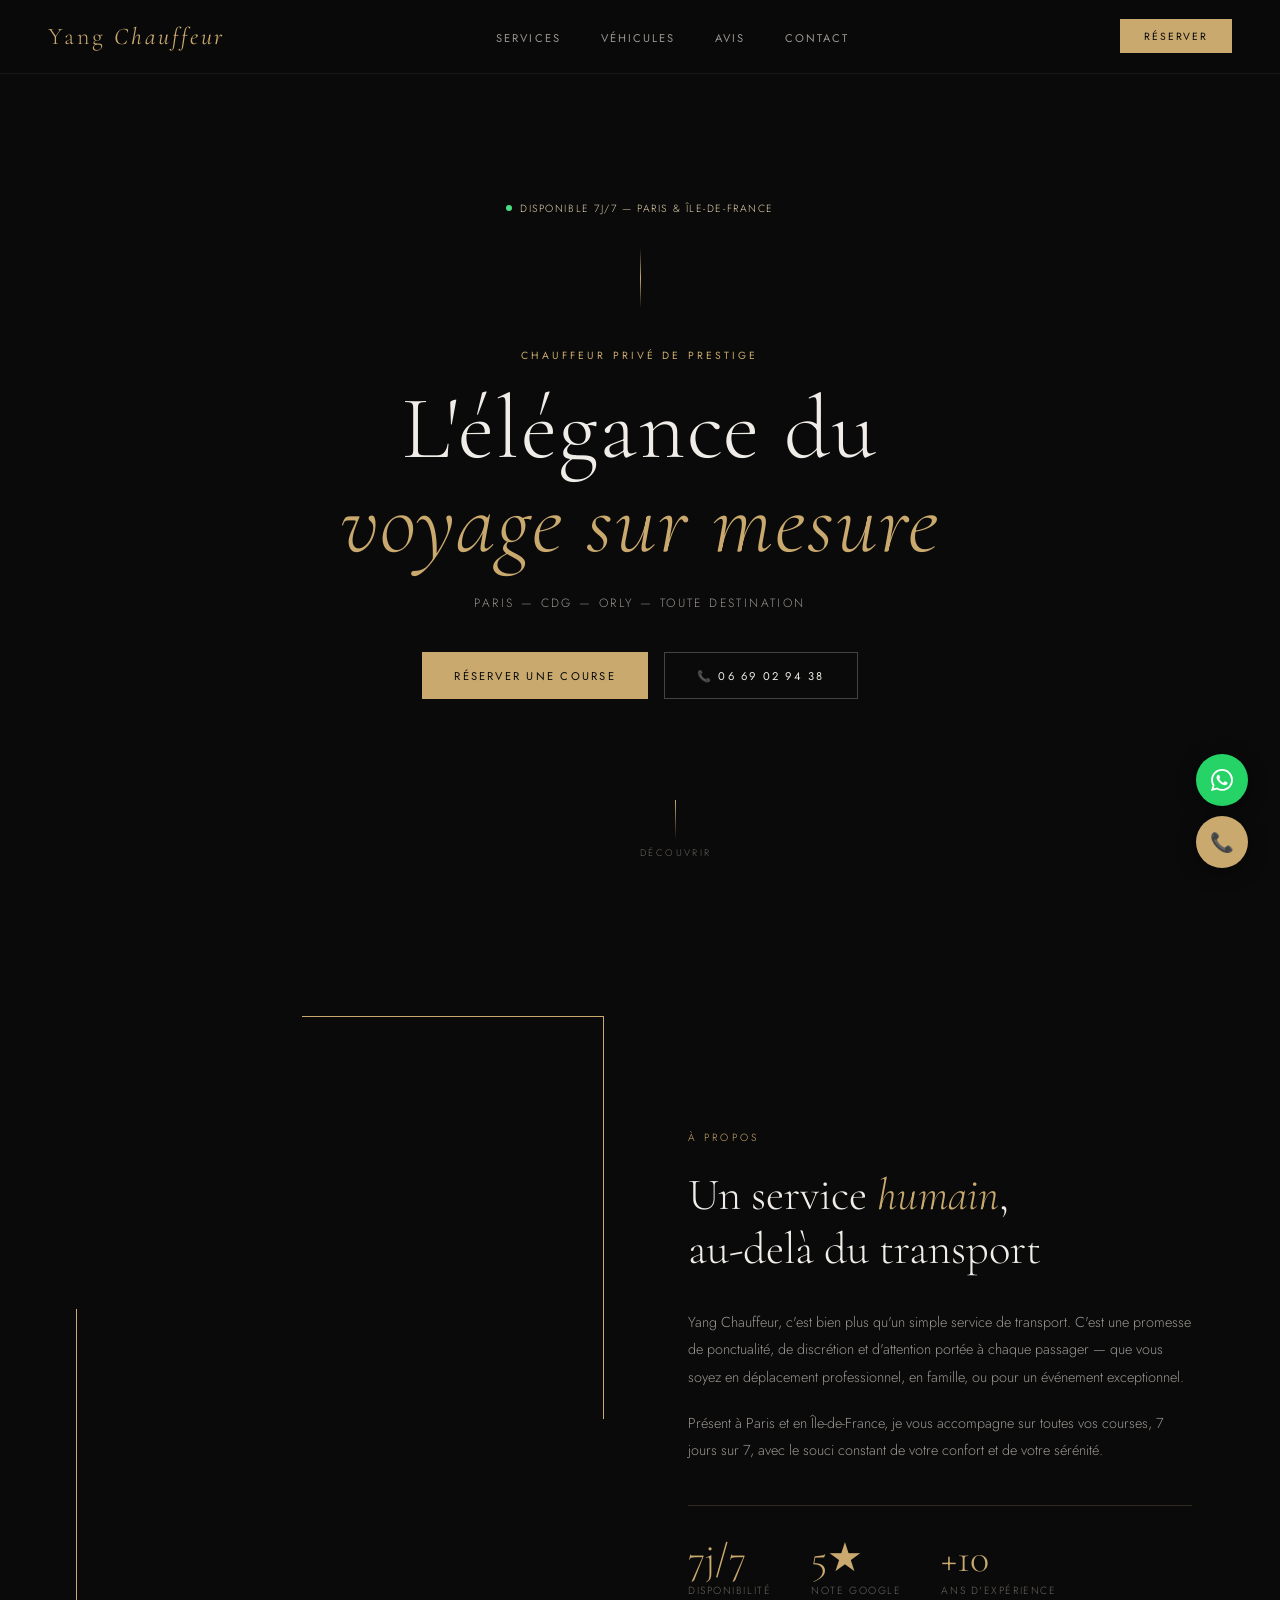
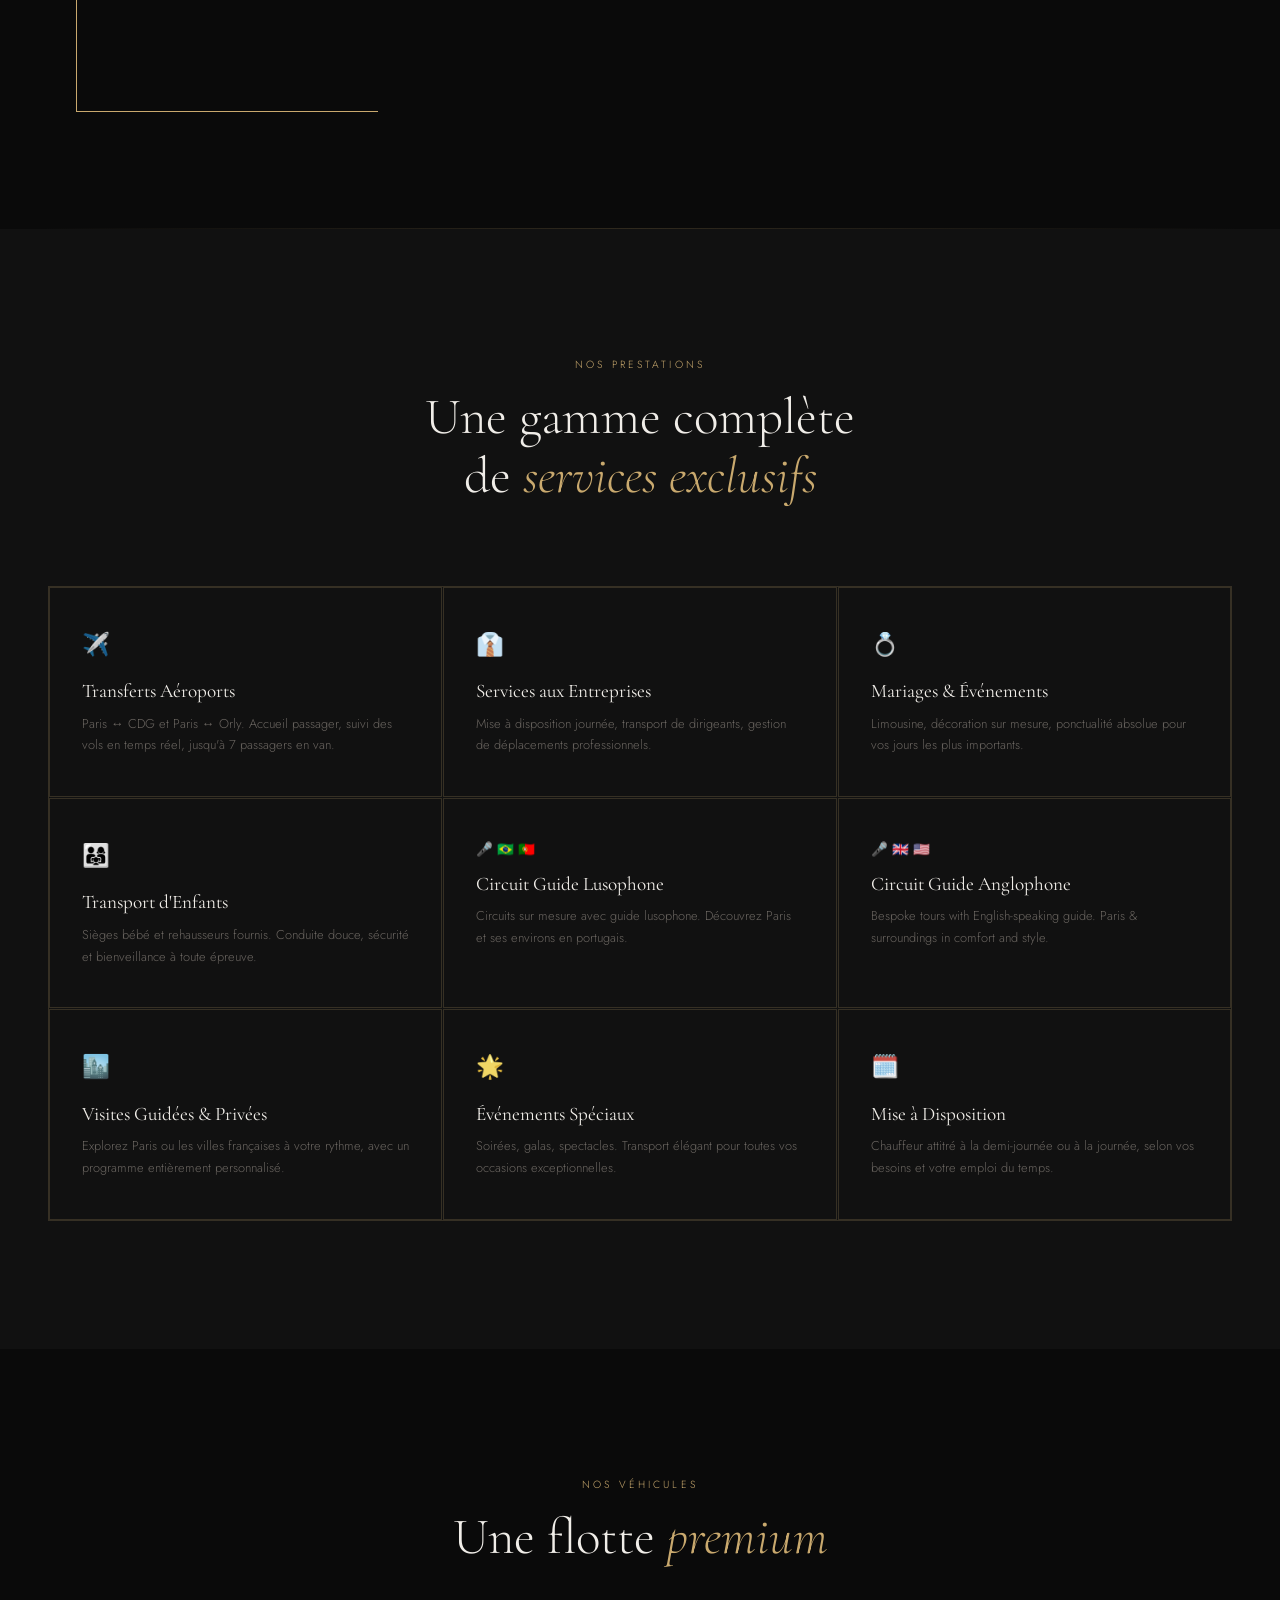
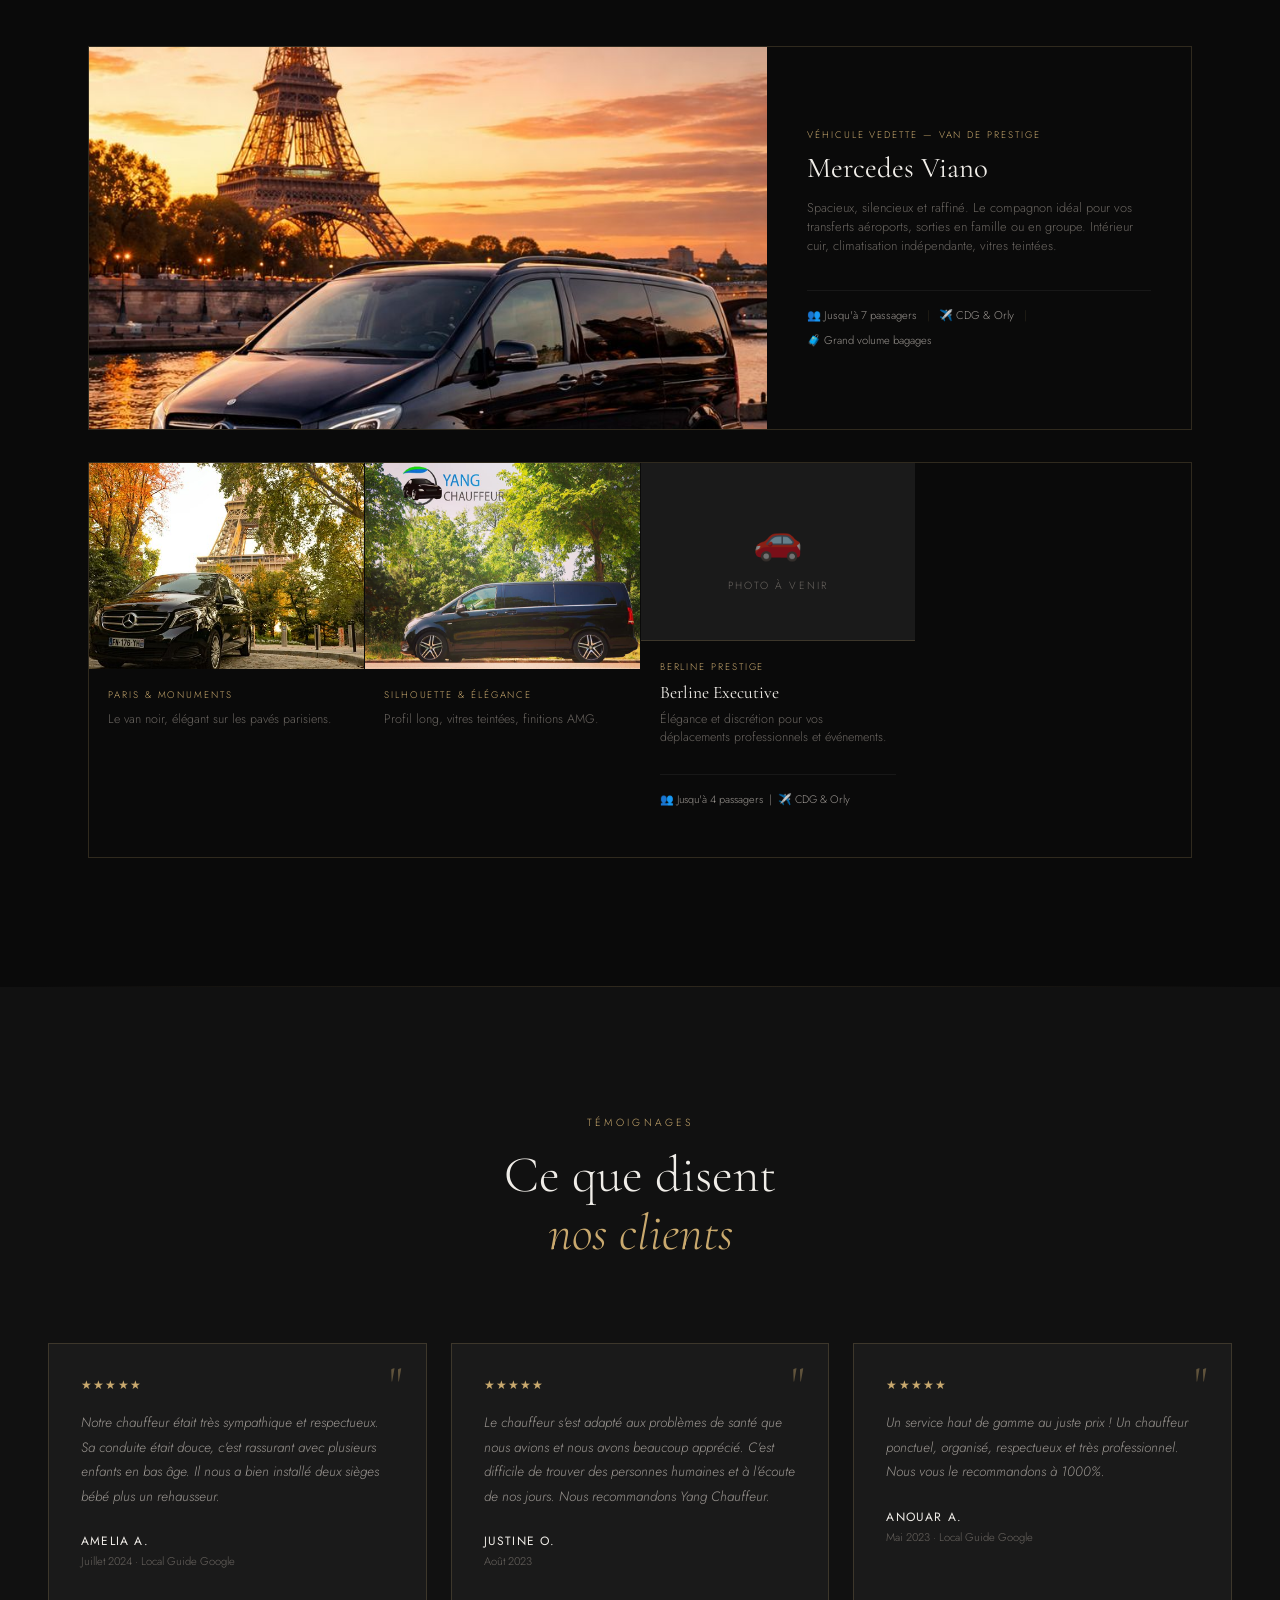
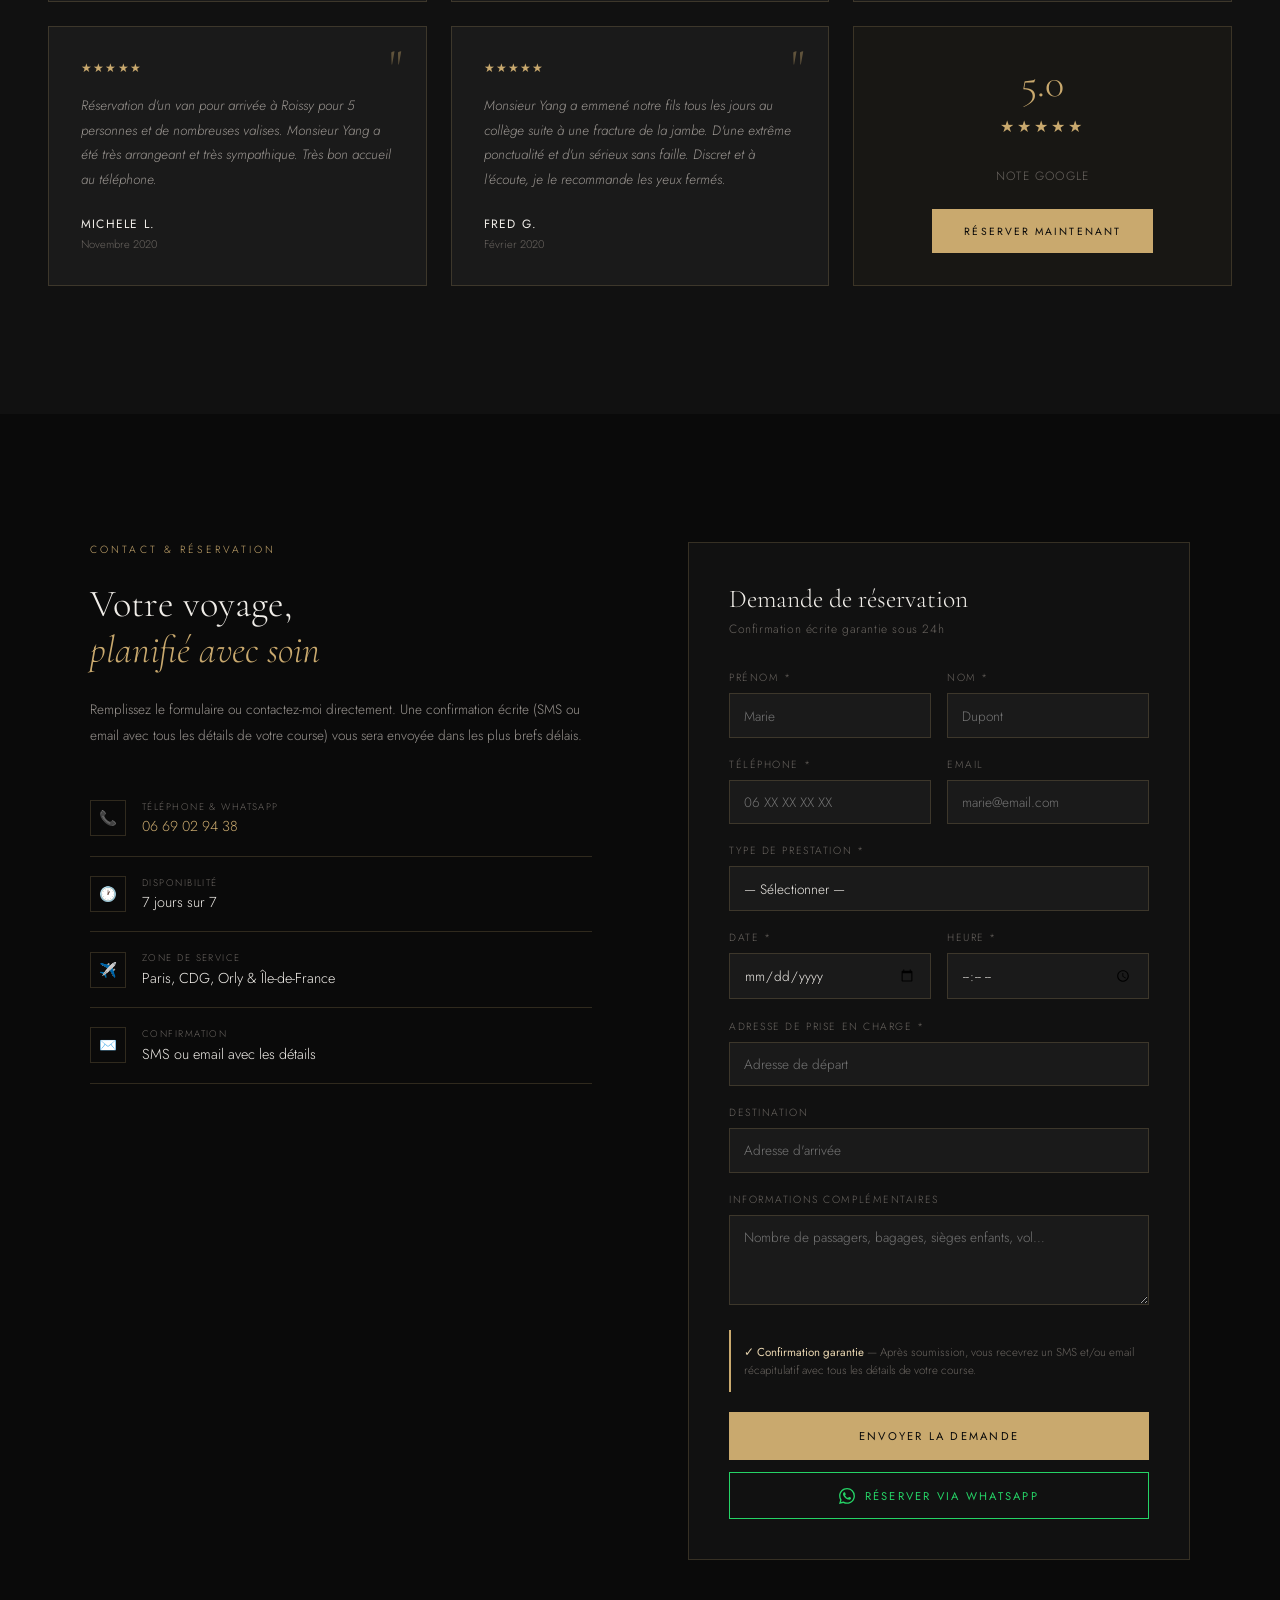
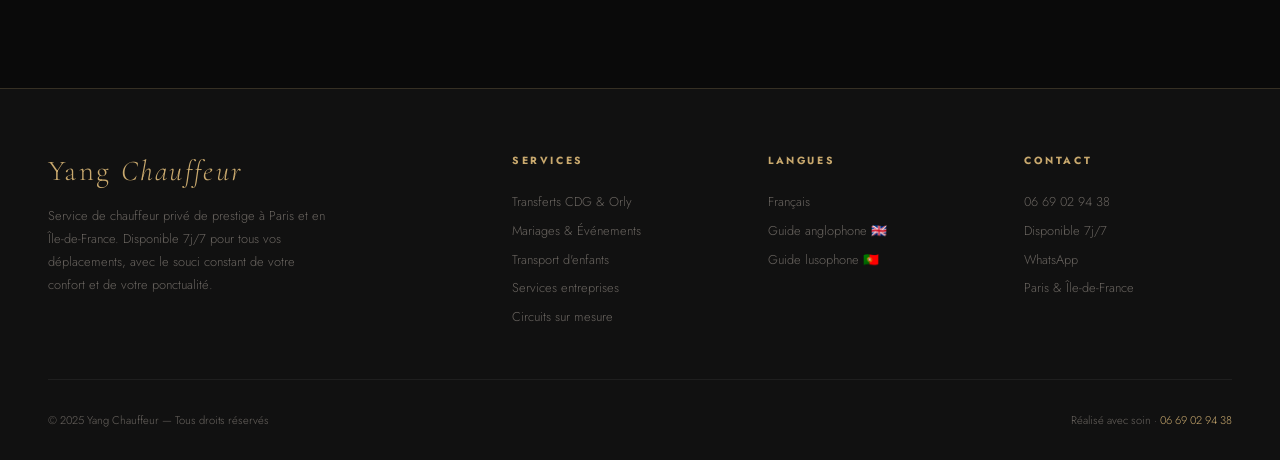
==== yang-chauffeur.html @ e198884e "Add files via upload" ====
<!DOCTYPE html>
<html lang="fr">
<head>
<meta charset="UTF-8">
<meta name="viewport" content="width=device-width, initial-scale=1.0">
<title>Yang Chauffeur — Chauffeur Privé de Luxe à Paris</title>
<link href="https://fonts.googleapis.com/css2?family=Cormorant+Garamond:ital,wght@0,300;0,400;0,600;1,300;1,400&family=Jost:wght@200;300;400;500&display=swap" rel="stylesheet">
<style>
  *, *::before, *::after { box-sizing: border-box; margin: 0; padding: 0; }
  :root {
    --gold: #C9A96E;
    --gold-light: #E8D5B0;
    --gold-dark: #8B6B3D;
    --black: #0A0A0A;
    --near-black: #111111;
    --dark: #1A1A1A;
    --mid: #2A2A2A;
    --text: #F0EDE8;
    --text-muted: #9A9590;
    --text-dim: #6A6560;
    --border: rgba(201,169,110,0.2);
    --border-subtle: rgba(255,255,255,0.06);
  }
  html { scroll-behavior: smooth; }
  body {
    font-family: 'Jost', sans-serif;
    background: var(--black);
    color: var(--text);
    overflow-x: hidden;
    font-weight: 300;
  }

  /* NAV */
  nav {
    position: fixed; top: 0; left: 0; right: 0; z-index: 100;
    display: flex; align-items: center; justify-content: space-between;
    padding: 1.2rem 3rem;
    background: rgba(10,10,10,0.85);
    backdrop-filter: blur(12px);
    border-bottom: 1px solid var(--border-subtle);
    transition: padding 0.3s;
  }
  .nav-logo {
    font-family: 'Cormorant Garamond', serif;
    font-size: 1.5rem; font-weight: 300; letter-spacing: 0.12em;
    color: var(--gold); text-decoration: none;
  }
  .nav-logo span { font-style: italic; font-weight: 400; }
  .nav-links { display: flex; gap: 2.5rem; list-style: none; }
  .nav-links a {
    font-size: 0.7rem; font-weight: 400; letter-spacing: 0.18em; text-transform: uppercase;
    color: var(--text-muted); text-decoration: none; transition: color 0.3s;
  }
  .nav-links a:hover { color: var(--gold); }
  .nav-cta {
    font-size: 0.65rem; font-weight: 400; letter-spacing: 0.18em; text-transform: uppercase;
    color: var(--black); background: var(--gold);
    padding: 0.6rem 1.5rem; text-decoration: none;
    transition: background 0.3s;
  }
  .nav-cta:hover { background: var(--gold-light); }
  .hamburger { display: none; flex-direction: column; gap: 5px; cursor: pointer; }
  .hamburger span { width: 22px; height: 1px; background: var(--gold); display: block; }
  .mobile-menu {
    display: none; position: fixed; top: 0; left: 0; right: 0; bottom: 0;
    background: var(--near-black); z-index: 99;
    flex-direction: column; align-items: center; justify-content: center; gap: 2rem;
  }
  .mobile-menu.open { display: flex; }
  .mobile-menu a {
    font-size: 1.5rem; font-family: 'Cormorant Garamond', serif; font-weight: 300;
    color: var(--text); text-decoration: none; letter-spacing: 0.08em;
    transition: color 0.3s;
  }
  .mobile-menu a:hover { color: var(--gold); }
  .mobile-close {
    position: absolute; top: 1.5rem; right: 2rem;
    font-size: 1.5rem; cursor: pointer; color: var(--text-muted);
    background: none; border: none; color: var(--gold);
  }

  /* HERO */
  #hero {
    height: 100vh; min-height: 600px;
    display: flex; flex-direction: column; align-items: center; justify-content: center;
    position: relative; text-align: center;
    overflow: hidden;
    padding: 0 2rem;
  }
  .hero-bg {
    position: absolute; inset: 0;
    background:
      linear-gradient(to bottom, rgba(10,10,10,0.55) 0%, rgba(10,10,10,0.4) 40%, rgba(10,10,10,0.8) 100%),
      url('https://images.unsplash.com/photo-1549317661-bd32c8ce0db2?w=1600&q=80&fit=crop') center/cover no-repeat;
  }
  .hero-line {
    width: 1px; height: 60px; background: linear-gradient(to bottom, transparent, var(--gold), transparent);
    margin-bottom: 2.5rem; position: relative; z-index: 1;
    animation: fadeDown 1s ease 0.2s both;
  }
  .hero-eyebrow {
    font-size: 0.65rem; font-weight: 400; letter-spacing: 0.3em; text-transform: uppercase;
    color: var(--gold); margin-bottom: 1.2rem; position: relative; z-index: 1;
    animation: fadeUp 1s ease 0.4s both;
  }
  h1 {
    font-family: 'Cormorant Garamond', serif;
    font-size: clamp(2.8rem, 7vw, 6rem); font-weight: 300;
    line-height: 1.05; letter-spacing: 0.02em;
    position: relative; z-index: 1;
    animation: fadeUp 1s ease 0.6s both;
  }
  h1 em { font-style: italic; color: var(--gold); }
  .hero-sub {
    font-size: 0.75rem; letter-spacing: 0.2em; text-transform: uppercase;
    color: var(--text-muted); margin-top: 1.5rem;
    position: relative; z-index: 1;
    animation: fadeUp 1s ease 0.8s both;
  }
  .hero-ctas {
    display: flex; gap: 1rem; margin-top: 2.5rem;
    position: relative; z-index: 1;
    animation: fadeUp 1s ease 1s both;
    flex-wrap: wrap; justify-content: center;
  }
  .btn-primary {
    display: inline-flex; align-items: center; gap: 0.5rem;
    font-size: 0.7rem; font-weight: 400; letter-spacing: 0.2em; text-transform: uppercase;
    background: var(--gold); color: var(--black);
    padding: 0.9rem 2rem; text-decoration: none;
    transition: background 0.3s, transform 0.2s;
  }
  .btn-primary:hover { background: var(--gold-light); transform: translateY(-1px); }
  .btn-secondary {
    display: inline-flex; align-items: center; gap: 0.5rem;
    font-size: 0.7rem; font-weight: 400; letter-spacing: 0.2em; text-transform: uppercase;
    background: transparent; color: var(--text);
    border: 1px solid rgba(240,237,232,0.25);
    padding: 0.9rem 2rem; text-decoration: none;
    transition: border-color 0.3s, color 0.3s;
  }
  .btn-secondary:hover { border-color: var(--gold); color: var(--gold); }
  .hero-scroll {
    position: absolute; bottom: 2.5rem; left: 50%; transform: translateX(-50%);
    display: flex; flex-direction: column; align-items: center; gap: 0.4rem;
    font-size: 0.6rem; letter-spacing: 0.25em; text-transform: uppercase; color: var(--text-dim);
    z-index: 1; animation: fadeUp 1s ease 1.2s both;
  }
  .scroll-line {
    width: 1px; height: 40px;
    background: linear-gradient(to bottom, var(--gold), transparent);
    animation: scrollPulse 2s ease-in-out infinite;
  }
  .dispo-badge {
    position: relative; z-index: 1;
    display: inline-flex; align-items: center; gap: 0.5rem;
    font-size: 0.65rem; letter-spacing: 0.15em; text-transform: uppercase;
    color: var(--gold-light); margin-bottom: 2rem;
    animation: fadeUp 1s ease 0.3s both;
  }
  .dispo-dot {
    width: 6px; height: 6px; border-radius: 50%; background: #4ade80;
    animation: pulse-dot 2s ease-in-out infinite;
  }

  /* ABOUT */
  #about {
    padding: 8rem 3rem;
    display: grid; grid-template-columns: 1fr 1fr; gap: 6rem;
    max-width: 1200px; margin: 0 auto; align-items: center;
  }
  .about-img {
    position: relative;
  }
  .about-img-frame {
    width: 100%; aspect-ratio: 3/4;
    background: url('https://images.unsplash.com/photo-1580273916550-e323be2ae537?w=800&q=80&fit=crop') center/cover;
    position: relative;
  }
  .about-img-frame::before {
    content: '';
    position: absolute; inset: -12px -12px auto auto;
    width: 60%; height: 60%;
    border-top: 1px solid var(--gold);
    border-right: 1px solid var(--gold);
  }
  .about-img-frame::after {
    content: '';
    position: absolute; inset: auto auto -12px -12px;
    width: 60%; height: 60%;
    border-bottom: 1px solid var(--gold);
    border-left: 1px solid var(--gold);
  }
  .about-text .section-label {
    font-size: 0.65rem; letter-spacing: 0.3em; text-transform: uppercase;
    color: var(--gold); margin-bottom: 1.5rem; display: block;
  }
  .about-text h2 {
    font-family: 'Cormorant Garamond', serif;
    font-size: clamp(2rem, 3.5vw, 3rem); font-weight: 300; line-height: 1.2;
    margin-bottom: 2rem;
  }
  .about-text h2 em { font-style: italic; color: var(--gold); }
  .about-text p {
    font-size: 0.9rem; line-height: 1.9; color: var(--text-muted);
    margin-bottom: 1.2rem;
  }
  .about-stats {
    display: flex; gap: 2.5rem; margin-top: 2.5rem; padding-top: 2rem;
    border-top: 1px solid var(--border);
  }
  .stat-item .stat-num {
    font-family: 'Cormorant Garamond', serif;
    font-size: 2.5rem; font-weight: 300; color: var(--gold); line-height: 1;
  }
  .stat-item .stat-label {
    font-size: 0.65rem; letter-spacing: 0.15em; text-transform: uppercase;
    color: var(--text-dim); margin-top: 0.3rem;
  }

  /* SERVICES */
  #services { padding: 8rem 3rem; background: var(--near-black); }
  .section-header { text-align: center; margin-bottom: 5rem; }
  .section-header .section-label {
    font-size: 0.65rem; letter-spacing: 0.3em; text-transform: uppercase;
    color: var(--gold); display: block; margin-bottom: 1rem;
  }
  .section-header h2 {
    font-family: 'Cormorant Garamond', serif;
    font-size: clamp(2.2rem, 4vw, 3.5rem); font-weight: 300; line-height: 1.15;
  }
  .section-header h2 em { font-style: italic; color: var(--gold); }
  .services-grid {
    display: grid; grid-template-columns: repeat(3, 1fr); gap: 1px;
    max-width: 1200px; margin: 0 auto;
    border: 1px solid var(--border);
  }
  .service-card {
    padding: 2.5rem 2rem;
    border: 1px solid var(--border);
    background: var(--near-black);
    transition: background 0.3s;
    position: relative; overflow: hidden;
  }
  .service-card:hover { background: rgba(201,169,110,0.04); }
  .service-card::after {
    content: ''; position: absolute; bottom: 0; left: 2rem; right: 2rem;
    height: 1px; background: var(--gold);
    transform: scaleX(0); transform-origin: left;
    transition: transform 0.4s ease;
  }
  .service-card:hover::after { transform: scaleX(1); }
  .service-icon {
    font-size: 1.4rem; margin-bottom: 1.2rem; display: block;
    filter: grayscale(0.3);
  }
  .service-card h3 {
    font-family: 'Cormorant Garamond', serif;
    font-size: 1.2rem; font-weight: 400; margin-bottom: 0.6rem;
    color: var(--text);
  }
  .service-card p {
    font-size: 0.8rem; line-height: 1.7; color: var(--text-dim);
  }
  .service-flag {
    font-size: 0.85rem; margin-bottom: 0.8rem; display: flex; align-items: center; gap: 0.4rem;
  }

  /* FLEET */
  #fleet {
    padding: 8rem 3rem;
    max-width: 1200px; margin: 0 auto;
  }
  .fleet-cards {
    display: grid; grid-template-columns: repeat(auto-fit, minmax(300px, 1fr)); gap: 2rem;
    margin-top: 4rem;
  }
  .fleet-card {
    border: 1px solid var(--border);
    overflow: hidden;
    position: relative;
  }
  .fleet-img {
    width: 100%; aspect-ratio: 16/9;
    background: var(--dark);
    overflow: hidden;
  }
  .fleet-img img { width: 100%; height: 100%; object-fit: cover; transition: transform 0.6s ease; }
  .fleet-card:hover .fleet-img img { transform: scale(1.04); }
  .fleet-info { padding: 1.5rem; }
  .fleet-tag {
    font-size: 0.6rem; letter-spacing: 0.2em; text-transform: uppercase;
    color: var(--gold); margin-bottom: 0.5rem; display: block;
  }
  .fleet-info h3 {
    font-family: 'Cormorant Garamond', serif;
    font-size: 1.4rem; font-weight: 400; margin-bottom: 0.4rem;
  }
  .fleet-info p { font-size: 0.8rem; color: var(--text-dim); }
  .fleet-capacity {
    display: inline-flex; align-items: center; gap: 0.4rem;
    font-size: 0.7rem; color: var(--text-muted);
    margin-top: 1rem; padding-top: 1rem;
    border-top: 1px solid var(--border-subtle);
    width: 100%;
  }

  /* AVIS */
  #avis { padding: 8rem 3rem; background: var(--near-black); }
  .avis-grid {
    display: grid; grid-template-columns: repeat(3, 1fr); gap: 1.5rem;
    max-width: 1200px; margin: 4rem auto 0;
  }
  .avis-card {
    padding: 2rem;
    border: 1px solid var(--border);
    background: var(--dark);
    position: relative;
  }
  .avis-quote {
    font-family: 'Cormorant Garamond', serif;
    font-size: 3rem; line-height: 1;
    color: var(--gold); opacity: 0.4;
    position: absolute; top: 1rem; right: 1.5rem;
  }
  .stars { color: var(--gold); font-size: 0.75rem; letter-spacing: 0.1em; margin-bottom: 1rem; }
  .avis-text {
    font-size: 0.85rem; line-height: 1.8; color: var(--text-muted);
    margin-bottom: 1.5rem; font-style: italic;
  }
  .avis-author {
    font-size: 0.75rem; font-weight: 400; letter-spacing: 0.1em;
    color: var(--text); text-transform: uppercase;
  }
  .avis-date { font-size: 0.7rem; color: var(--text-dim); margin-top: 0.2rem; }

  /* RESERVATION */
  #reservation { padding: 8rem 3rem; }
  .reservation-wrap {
    max-width: 1100px; margin: 0 auto;
    display: grid; grid-template-columns: 1fr 1fr; gap: 6rem; align-items: start;
  }
  .res-info .section-label {
    font-size: 0.65rem; letter-spacing: 0.3em; text-transform: uppercase;
    color: var(--gold); display: block; margin-bottom: 1.5rem;
  }
  .res-info h2 {
    font-family: 'Cormorant Garamond', serif;
    font-size: clamp(2rem, 3vw, 2.8rem); font-weight: 300; line-height: 1.2;
    margin-bottom: 1.5rem;
  }
  .res-info h2 em { font-style: italic; color: var(--gold); }
  .res-info p { font-size: 0.85rem; line-height: 1.9; color: var(--text-muted); margin-bottom: 2rem; }
  .contact-item {
    display: flex; align-items: center; gap: 1rem;
    padding: 1.2rem 0; border-bottom: 1px solid var(--border);
  }
  .contact-icon {
    width: 36px; height: 36px; border: 1px solid var(--border);
    display: flex; align-items: center; justify-content: center;
    font-size: 0.9rem; flex-shrink: 0;
  }
  .contact-item .ci-label { font-size: 0.6rem; letter-spacing: 0.15em; text-transform: uppercase; color: var(--text-dim); }
  .contact-item .ci-val { font-size: 0.9rem; color: var(--text); margin-top: 0.15rem; }
  .contact-item .ci-val a { color: var(--gold); text-decoration: none; }
  .form-wrap { background: var(--near-black); padding: 2.5rem; border: 1px solid var(--border); }
  .form-title {
    font-family: 'Cormorant Garamond', serif;
    font-size: 1.6rem; font-weight: 300; margin-bottom: 0.4rem;
  }
  .form-sub { font-size: 0.75rem; color: var(--text-dim); margin-bottom: 2rem; letter-spacing: 0.05em; }
  .form-row { display: grid; grid-template-columns: 1fr 1fr; gap: 1rem; }
  .form-group { margin-bottom: 1.2rem; }
  .form-group label {
    display: block; font-size: 0.65rem; letter-spacing: 0.15em; text-transform: uppercase;
    color: var(--text-dim); margin-bottom: 0.5rem;
  }
  .form-group input,
  .form-group select,
  .form-group textarea {
    width: 100%;
    background: var(--dark); border: 1px solid var(--border);
    color: var(--text); font-family: 'Jost', sans-serif; font-size: 0.85rem; font-weight: 300;
    padding: 0.7rem 0.9rem; outline: none;
    transition: border-color 0.3s;
    -webkit-appearance: none;
  }
  .form-group input:focus,
  .form-group select:focus,
  .form-group textarea:focus { border-color: var(--gold); }
  .form-group select { cursor: pointer; }
  .form-group select option { background: var(--dark); }
  .form-group textarea { resize: vertical; min-height: 90px; }
  .form-notice {
    font-size: 0.72rem; color: var(--text-dim); line-height: 1.6;
    padding: 0.8rem; border-left: 2px solid var(--gold); margin-bottom: 1.2rem;
  }
  .form-notice strong { color: var(--gold-light); font-weight: 400; }
  .btn-submit {
    width: 100%;
    background: var(--gold); color: var(--black);
    font-family: 'Jost', sans-serif; font-size: 0.7rem; font-weight: 400;
    letter-spacing: 0.2em; text-transform: uppercase;
    border: none; padding: 1rem; cursor: pointer;
    transition: background 0.3s, transform 0.2s;
  }
  .btn-submit:hover { background: var(--gold-light); transform: translateY(-1px); }
  .btn-whatsapp {
    display: flex; align-items: center; justify-content: center; gap: 0.6rem;
    width: 100%; margin-top: 0.8rem;
    background: transparent; border: 1px solid #25D366; color: #25D366;
    font-family: 'Jost', sans-serif; font-size: 0.7rem; font-weight: 400;
    letter-spacing: 0.2em; text-transform: uppercase;
    padding: 0.9rem; cursor: pointer; text-decoration: none;
    transition: background 0.3s;
  }
  .btn-whatsapp:hover { background: rgba(37,211,102,0.08); }
  .form-success {
    display: none; text-align: center; padding: 2rem 0;
  }
  .form-success .success-icon { font-size: 2rem; margin-bottom: 1rem; }
  .form-success h3 {
    font-family: 'Cormorant Garamond', serif; font-size: 1.6rem; font-weight: 300;
    color: var(--gold); margin-bottom: 0.8rem;
  }
  .form-success p { font-size: 0.85rem; color: var(--text-muted); line-height: 1.7; }

  /* FOOTER */
  footer {
    background: var(--near-black);
    border-top: 1px solid var(--border);
    padding: 4rem 3rem 2rem;
  }
  .footer-grid {
    display: grid; grid-template-columns: 2fr 1fr 1fr 1fr; gap: 3rem;
    max-width: 1200px; margin: 0 auto; padding-bottom: 3rem;
    border-bottom: 1px solid var(--border-subtle);
  }
  .footer-brand .logo-footer {
    font-family: 'Cormorant Garamond', serif;
    font-size: 1.8rem; font-weight: 300; color: var(--gold); letter-spacing: 0.08em;
    margin-bottom: 1rem; display: block;
  }
  .footer-brand .logo-footer em { font-style: italic; }
  .footer-brand p { font-size: 0.8rem; color: var(--text-dim); line-height: 1.8; max-width: 280px; }
  .footer-col h4 {
    font-size: 0.65rem; letter-spacing: 0.25em; text-transform: uppercase;
    color: var(--gold); margin-bottom: 1.2rem;
  }
  .footer-col ul { list-style: none; }
  .footer-col ul li {
    font-size: 0.8rem; color: var(--text-dim); padding: 0.3rem 0; line-height: 1.5;
  }
  .footer-col ul li a { color: var(--text-dim); text-decoration: none; transition: color 0.3s; }
  .footer-col ul li a:hover { color: var(--gold); }
  .footer-bottom {
    max-width: 1200px; margin: 2rem auto 0;
    display: flex; justify-content: space-between; align-items: center;
    font-size: 0.7rem; color: var(--text-dim);
    flex-wrap: wrap; gap: 0.5rem;
  }
  .footer-bottom a { color: var(--gold); text-decoration: none; }

  /* FLOATING PHONE */
  .float-phone {
    position: fixed; bottom: 2rem; right: 2rem; z-index: 99;
    display: flex; flex-direction: column; align-items: flex-end; gap: 0.6rem;
  }
  .float-btn {
    display: flex; align-items: center; justify-content: center;
    width: 52px; height: 52px; border-radius: 50%;
    font-size: 1.2rem; text-decoration: none;
    box-shadow: 0 4px 20px rgba(0,0,0,0.4);
    transition: transform 0.2s;
  }
  .float-btn:hover { transform: scale(1.08); }
  .float-call { background: var(--gold); color: var(--black); }
  .float-wa { background: #25D366; color: #fff; }

  /* DIVIDER */
  .divider {
    max-width: 1200px; margin: 0 auto;
    height: 1px; background: linear-gradient(to right, transparent, var(--border), transparent);
  }

  /* KEYFRAMES */
  @keyframes fadeUp {
    from { opacity: 0; transform: translateY(24px); }
    to { opacity: 1; transform: translateY(0); }
  }
  @keyframes fadeDown {
    from { opacity: 0; transform: translateY(-20px); }
    to { opacity: 1; transform: translateY(0); }
  }
  @keyframes pulse-dot {
    0%, 100% { opacity: 1; transform: scale(1); }
    50% { opacity: 0.5; transform: scale(0.8); }
  }
  @keyframes scrollPulse {
    0%, 100% { opacity: 0.4; }
    50% { opacity: 1; }
  }

  /* RESPONSIVE */
  @media (max-width: 900px) {
    nav { padding: 1rem 1.5rem; }
    .nav-links, .nav-cta { display: none; }
    .hamburger { display: flex; }
    #about { grid-template-columns: 1fr; gap: 3rem; padding: 5rem 1.5rem; }
    .about-img { order: -1; }
    .about-img-frame { aspect-ratio: 4/3; }
    .services-grid { grid-template-columns: 1fr 1fr; }
    .avis-grid { grid-template-columns: 1fr; }
    .reservation-wrap { grid-template-columns: 1fr; gap: 3rem; }
    .footer-grid { grid-template-columns: 1fr 1fr; gap: 2rem; }
    #services, #fleet, #avis, #reservation, footer { padding: 5rem 1.5rem; }
    .fleet-hero-grid { grid-template-columns: 1fr !important; }
    .fleet-sub-grid { grid-template-columns: 1fr 1fr !important; }
  }
  @media (max-width: 600px) {
    .services-grid { grid-template-columns: 1fr; }
    .fleet-cards { grid-template-columns: 1fr; }
    .form-row { grid-template-columns: 1fr; }
    .footer-grid { grid-template-columns: 1fr; }
    .footer-bottom { flex-direction: column; text-align: center; }
    #about { padding: 4rem 1.2rem; }
    .about-stats { flex-direction: column; gap: 1.5rem; }
    h1 { font-size: 2.4rem; }
  }
</style>
</head>
<body>

<!-- NAV -->
<nav>
  <a href="#hero" class="nav-logo">Yang <span>Chauffeur</span></a>
  <ul class="nav-links">
    <li><a href="#services">Services</a></li>
    <li><a href="#fleet">Véhicules</a></li>
    <li><a href="#avis">Avis</a></li>
    <li><a href="#reservation">Contact</a></li>
  </ul>
  <a href="tel:0669029438" class="nav-cta">Réserver</a>
  <div class="hamburger" onclick="openMenu()">
    <span></span><span></span><span></span>
  </div>
</nav>

<!-- MOBILE MENU -->
<div class="mobile-menu" id="mobileMenu">
  <button class="mobile-close" onclick="closeMenu()">✕</button>
  <a href="#services" onclick="closeMenu()">Services</a>
  <a href="#fleet" onclick="closeMenu()">Véhicules</a>
  <a href="#avis" onclick="closeMenu()">Avis clients</a>
  <a href="#reservation" onclick="closeMenu()">Réservation</a>
  <a href="tel:0669029438" style="color: var(--gold);">06 69 02 94 38</a>
</div>

<!-- HERO -->
<section id="hero">
  <div class="hero-bg"></div>
  <div class="dispo-badge"><span class="dispo-dot"></span>Disponible 7j/7 — Paris & Île-de-France</div>
  <div class="hero-line"></div>
  <p class="hero-eyebrow">Chauffeur Privé de Prestige</p>
  <h1>L'élégance du<br><em>voyage sur mesure</em></h1>
  <p class="hero-sub">Paris — CDG — Orly — Toute destination</p>
  <div class="hero-ctas">
    <a href="#reservation" class="btn-primary">Réserver une course</a>
    <a href="tel:0669029438" class="btn-secondary">📞 06 69 02 94 38</a>
  </div>
  <div class="hero-scroll">
    <div class="scroll-line"></div>
    Découvrir
  </div>
</section>

<!-- ABOUT -->
<section id="about">
  <div class="about-img">
    <div class="about-img-frame"></div>
  </div>
  <div class="about-text">
    <span class="section-label">À propos</span>
    <h2>Un service <em>humain</em>,<br>au-delà du transport</h2>
    <p>Yang Chauffeur, c'est bien plus qu'un simple service de transport. C'est une promesse de ponctualité, de discrétion et d'attention portée à chaque passager — que vous soyez en déplacement professionnel, en famille, ou pour un événement exceptionnel.</p>
    <p>Présent à Paris et en Île-de-France, je vous accompagne sur toutes vos courses, 7 jours sur 7, avec le souci constant de votre confort et de votre sérénité.</p>
    <div class="about-stats">
      <div class="stat-item">
        <div class="stat-num">7j/7</div>
        <div class="stat-label">Disponibilité</div>
      </div>
      <div class="stat-item">
        <div class="stat-num">5★</div>
        <div class="stat-label">Note Google</div>
      </div>
      <div class="stat-item">
        <div class="stat-num">+10</div>
        <div class="stat-label">Ans d'expérience</div>
      </div>
    </div>
  </div>
</section>

<div class="divider"></div>

<!-- SERVICES -->
<section id="services">
  <div class="section-header">
    <span class="section-label">Nos prestations</span>
    <h2>Une gamme complète<br>de <em>services exclusifs</em></h2>
  </div>
  <div class="services-grid">
    <div class="service-card">
      <span class="service-icon">✈️</span>
      <h3>Transferts Aéroports</h3>
      <p>Paris ↔ CDG et Paris ↔ Orly. Accueil passager, suivi des vols en temps réel, jusqu'à 7 passagers en van.</p>
    </div>
    <div class="service-card">
      <span class="service-icon">👔</span>
      <h3>Services aux Entreprises</h3>
      <p>Mise à disposition journée, transport de dirigeants, gestion de déplacements professionnels.</p>
    </div>
    <div class="service-card">
      <span class="service-icon">💍</span>
      <h3>Mariages & Événements</h3>
      <p>Limousine, décoration sur mesure, ponctualité absolue pour vos jours les plus importants.</p>
    </div>
    <div class="service-card">
      <span class="service-icon">👨‍👩‍👧</span>
      <h3>Transport d'Enfants</h3>
      <p>Sièges bébé et rehausseurs fournis. Conduite douce, sécurité et bienveillance à toute épreuve.</p>
    </div>
    <div class="service-card">
      <div class="service-flag">🎤 🇧🇷 🇵🇹</div>
      <h3>Circuit Guide Lusophone</h3>
      <p>Circuits sur mesure avec guide lusophone. Découvrez Paris et ses environs en portugais.</p>
    </div>
    <div class="service-card">
      <div class="service-flag">🎤 🇬🇧 🇺🇸</div>
      <h3>Circuit Guide Anglophone</h3>
      <p>Bespoke tours with English-speaking guide. Paris & surroundings in comfort and style.</p>
    </div>
    <div class="service-card">
      <span class="service-icon">🏙️</span>
      <h3>Visites Guidées & Privées</h3>
      <p>Explorez Paris ou les villes françaises à votre rythme, avec un programme entièrement personnalisé.</p>
    </div>
    <div class="service-card">
      <span class="service-icon">🌟</span>
      <h3>Événements Spéciaux</h3>
      <p>Soirées, galas, spectacles. Transport élégant pour toutes vos occasions exceptionnelles.</p>
    </div>
    <div class="service-card">
      <span class="service-icon">🗓️</span>
      <h3>Mise à Disposition</h3>
      <p>Chauffeur attitré à la demi-journée ou à la journée, selon vos besoins et votre emploi du temps.</p>
    </div>
  </div>
</section>

<!-- FLEET -->
<section id="fleet">
  <div class="section-header">
    <span class="section-label">Nos véhicules</span>
    <h2>Une flotte <em>premium</em></h2>
  </div>

  <!-- Mercedes Viano — hero card large -->
  <div style="max-width:1200px; margin: 0 auto 2rem;">
    <div class="fleet-card fleet-hero-grid" style="display:grid; grid-template-columns:1.6fr 1fr; border:1px solid var(--border);">
      <div class="fleet-img" style="aspect-ratio:16/9; height:100%; min-height:280px;">
        <img src="van_2.jpeg" alt="Mercedes Viano devant la Tour Eiffel au coucher de soleil" style="width:100%;height:100%;object-fit:cover;transition:transform 0.6s ease;">
      </div>
      <div class="fleet-info" style="display:flex;flex-direction:column;justify-content:center;padding:2.5rem;">
        <span class="fleet-tag">Véhicule vedette — Van de prestige</span>
        <h3 style="font-size:1.8rem; margin-bottom:0.8rem;">Mercedes Viano</h3>
        <p style="margin-bottom:1.2rem;">Spacieux, silencieux et raffiné. Le compagnon idéal pour vos transferts aéroports, sorties en famille ou en groupe. Intérieur cuir, climatisation indépendante, vitres teintées.</p>
        <div class="fleet-capacity" style="flex-wrap:wrap; gap:0.6rem;">
          <span>👥 Jusqu'à 7 passagers</span>
          <span style="color:var(--border);">|</span>
          <span>✈️ CDG & Orly</span>
          <span style="color:var(--border);">|</span>
          <span>🧳 Grand volume bagages</span>
        </div>
      </div>
    </div>
  </div>

  <!-- 3 photos + berline sans photo -->
  <div class="fleet-sub-grid" style="max-width:1200px; margin: 0 auto; display:grid; grid-template-columns:repeat(3,1fr) 1fr; gap:1px; border:1px solid var(--border);">
    <div class="fleet-card" style="padding:0; border:none;">
      <div class="fleet-img" style="aspect-ratio:4/3;">
        <img src="van_1.jpg" alt="Mercedes Viano devant la Tour Eiffel en automne">
      </div>
      <div class="fleet-info" style="padding:1.2rem;">
        <span class="fleet-tag">Paris & monuments</span>
        <p style="font-size:0.78rem; color:var(--text-dim);">Le van noir, élégant sur les pavés parisiens.</p>
      </div>
    </div>
    <div class="fleet-card" style="padding:0; border:none;">
      <div class="fleet-img" style="aspect-ratio:4/3;">
        <img src="van_3.jpg" alt="Mercedes Viano Yang Chauffeur vue de profil">
      </div>
      <div class="fleet-info" style="padding:1.2rem;">
        <span class="fleet-tag">Silhouette & élégance</span>
        <p style="font-size:0.78rem; color:var(--text-dim);">Profil long, vitres teintées, finitions AMG.</p>
      </div>
    </div>
    <!-- Berline — sans photo -->
    <div class="fleet-card" style="border:none; display:flex; flex-direction:column;">
      <div style="flex:1; background:var(--dark); display:flex; flex-direction:column; align-items:center; justify-content:center; aspect-ratio:4/3; border-bottom:1px solid var(--border);">
        <div style="font-size:2.5rem; margin-bottom:0.6rem; opacity:0.5;">🚗</div>
        <div style="font-size:0.65rem; letter-spacing:0.2em; text-transform:uppercase; color:var(--text-dim);">Photo à venir</div>
      </div>
      <div class="fleet-info" style="padding:1.2rem; flex:1;">
        <span class="fleet-tag">Berline prestige</span>
        <h3 style="font-size:1.1rem; margin-bottom:0.4rem;">Berline Executive</h3>
        <p style="font-size:0.78rem; color:var(--text-dim); margin-bottom:0.8rem;">Élégance et discrétion pour vos déplacements professionnels et événements.</p>
        <div class="fleet-capacity" style="font-size:0.68rem;">👥 Jusqu'à 4 passagers &nbsp;|&nbsp; ✈️ CDG & Orly</div>
      </div>
    </div>
  </div>
</section>

<div class="divider"></div>

<!-- AVIS -->
<section id="avis">
  <div class="section-header">
    <span class="section-label">Témoignages</span>
    <h2>Ce que disent<br><em>nos clients</em></h2>
  </div>
  <div class="avis-grid">
    <div class="avis-card">
      <div class="avis-quote">"</div>
      <div class="stars">★★★★★</div>
      <p class="avis-text">Notre chauffeur était très sympathique et respectueux. Sa conduite était douce, c'est rassurant avec plusieurs enfants en bas âge. Il nous a bien installé deux sièges bébé plus un rehausseur.</p>
      <div class="avis-author">Amelia A.</div>
      <div class="avis-date">Juillet 2024 · Local Guide Google</div>
    </div>
    <div class="avis-card">
      <div class="avis-quote">"</div>
      <div class="stars">★★★★★</div>
      <p class="avis-text">Le chauffeur s'est adapté aux problèmes de santé que nous avions et nous avons beaucoup apprécié. C'est difficile de trouver des personnes humaines et à l'écoute de nos jours. Nous recommandons Yang Chauffeur.</p>
      <div class="avis-author">Justine O.</div>
      <div class="avis-date">Août 2023</div>
    </div>
    <div class="avis-card">
      <div class="avis-quote">"</div>
      <div class="stars">★★★★★</div>
      <p class="avis-text">Un service haut de gamme au juste prix ! Un chauffeur ponctuel, organisé, respectueux et très professionnel. Nous vous le recommandons à 1000%.</p>
      <div class="avis-author">Anouar A.</div>
      <div class="avis-date">Mai 2023 · Local Guide Google</div>
    </div>
    <div class="avis-card">
      <div class="avis-quote">"</div>
      <div class="stars">★★★★★</div>
      <p class="avis-text">Réservation d'un van pour arrivée à Roissy pour 5 personnes et de nombreuses valises. Monsieur Yang a été très arrangeant et très sympathique. Très bon accueil au téléphone.</p>
      <div class="avis-author">Michele L.</div>
      <div class="avis-date">Novembre 2020</div>
    </div>
    <div class="avis-card">
      <div class="avis-quote">"</div>
      <div class="stars">★★★★★</div>
      <p class="avis-text">Monsieur Yang a emmené notre fils tous les jours au collège suite à une fracture de la jambe. D'une extrême ponctualité et d'un sérieux sans faille. Discret et à l'écoute, je le recommande les yeux fermés.</p>
      <div class="avis-author">Fred G.</div>
      <div class="avis-date">Février 2020</div>
    </div>
    <div class="avis-card" style="display:flex; flex-direction:column; align-items:center; justify-content:center; text-align:center; background: rgba(201,169,110,0.04);">
      <div style="font-family:'Cormorant Garamond',serif; font-size:2.5rem; font-weight:300; color:var(--gold); margin-bottom:0.5rem;">5.0</div>
      <div class="stars" style="font-size:1rem; letter-spacing:0.2em;">★★★★★</div>
      <div style="font-size:0.75rem; color:var(--text-dim); margin-top:0.8rem; letter-spacing:0.1em; text-transform:uppercase;">Note Google</div>
      <a href="tel:0669029438" class="btn-primary" style="margin-top:1.5rem; font-size:0.65rem;">Réserver maintenant</a>
    </div>
  </div>
</section>

<!-- RESERVATION -->
<section id="reservation">
  <div class="reservation-wrap">
    <div class="res-info">
      <span class="section-label">Contact & Réservation</span>
      <h2>Votre voyage,<br><em>planifié avec soin</em></h2>
      <p>Remplissez le formulaire ou contactez-moi directement. Une confirmation écrite (SMS ou email avec tous les détails de votre course) vous sera envoyée dans les plus brefs délais.</p>
      <div class="contact-item">
        <div class="contact-icon">📞</div>
        <div>
          <div class="ci-label">Téléphone & WhatsApp</div>
          <div class="ci-val"><a href="tel:0669029438">06 69 02 94 38</a></div>
        </div>
      </div>
      <div class="contact-item">
        <div class="contact-icon">🕐</div>
        <div>
          <div class="ci-label">Disponibilité</div>
          <div class="ci-val">7 jours sur 7</div>
        </div>
      </div>
      <div class="contact-item">
        <div class="contact-icon">✈️</div>
        <div>
          <div class="ci-label">Zone de service</div>
          <div class="ci-val">Paris, CDG, Orly & Île-de-France</div>
        </div>
      </div>
      <div class="contact-item">
        <div class="contact-icon">✉️</div>
        <div>
          <div class="ci-label">Confirmation</div>
          <div class="ci-val">SMS ou email avec les détails</div>
        </div>
      </div>
    </div>
    <div class="form-wrap">
      <h3 class="form-title">Demande de réservation</h3>
      <p class="form-sub">Confirmation écrite garantie sous 24h</p>

      <div id="formContent">
        <div class="form-row">
          <div class="form-group">
            <label>Prénom *</label>
            <input type="text" id="prenom" placeholder="Marie" required>
          </div>
          <div class="form-group">
            <label>Nom *</label>
            <input type="text" id="nom" placeholder="Dupont" required>
          </div>
        </div>
        <div class="form-row">
          <div class="form-group">
            <label>Téléphone *</label>
            <input type="tel" id="tel" placeholder="06 XX XX XX XX" required>
          </div>
          <div class="form-group">
            <label>Email</label>
            <input type="email" id="email" placeholder="marie@email.com">
          </div>
        </div>
        <div class="form-group">
          <label>Type de prestation *</label>
          <select id="service" required>
            <option value="">— Sélectionner —</option>
            <option>Transfert vers CDG (Van jusqu'à 7 pers.)</option>
            <option>Transfert vers CDG (Berline jusqu'à 4 pers.)</option>
            <option>Transfert vers Orly (Van jusqu'à 7 pers.)</option>
            <option>Transfert vers Orly (Berline jusqu'à 4 pers.)</option>
            <option>Mariage / Cérémonie</option>
            <option>Transport d'enfants</option>
            <option>Services entreprises</option>
            <option>Mise à disposition journée</option>
            <option>Circuit guide lusophone</option>
            <option>Circuit guide anglophone</option>
            <option>Visite guidée / privée</option>
            <option>Événement spécial</option>
            <option>Autre</option>
          </select>
        </div>
        <div class="form-row">
          <div class="form-group">
            <label>Date *</label>
            <input type="date" id="date" required>
          </div>
          <div class="form-group">
            <label>Heure *</label>
            <input type="time" id="heure" required>
          </div>
        </div>
        <div class="form-group">
          <label>Adresse de prise en charge *</label>
          <input type="text" id="depart" placeholder="Adresse de départ" required>
        </div>
        <div class="form-group">
          <label>Destination</label>
          <input type="text" id="arrivee" placeholder="Adresse d'arrivée">
        </div>
        <div class="form-group">
          <label>Informations complémentaires</label>
          <textarea id="message" placeholder="Nombre de passagers, bagages, sièges enfants, vol…"></textarea>
        </div>
        <div class="form-notice">
          <strong>✓ Confirmation garantie</strong> — Après soumission, vous recevrez un SMS et/ou email récapitulatif avec tous les détails de votre course.
        </div>
        <button class="btn-submit" onclick="submitForm()">Envoyer la demande</button>
        <a href="https://wa.me/33669029438" target="_blank" class="btn-whatsapp">
          <svg width="16" height="16" viewBox="0 0 24 24" fill="#25D366"><path d="M17.472 14.382c-.297-.149-1.758-.867-2.03-.967-.273-.099-.471-.148-.67.15-.197.297-.767.966-.94 1.164-.173.199-.347.223-.644.075-.297-.15-1.255-.463-2.39-1.475-.883-.788-1.48-1.761-1.653-2.059-.173-.297-.018-.458.13-.606.134-.133.298-.347.446-.52.149-.174.198-.298.298-.497.099-.198.05-.371-.025-.52-.075-.149-.669-1.612-.916-2.207-.242-.579-.487-.5-.669-.51-.173-.008-.371-.01-.57-.01-.198 0-.52.074-.792.372-.272.297-1.04 1.016-1.04 2.479 0 1.462 1.065 2.875 1.213 3.074.149.198 2.096 3.2 5.077 4.487.709.306 1.262.489 1.694.625.712.227 1.36.195 1.871.118.571-.085 1.758-.719 2.006-1.413.248-.694.248-1.289.173-1.413-.074-.124-.272-.198-.57-.347m-5.421 7.403h-.004a9.87 9.87 0 01-5.031-1.378l-.361-.214-3.741.982.998-3.648-.235-.374a9.86 9.86 0 01-1.51-5.26c.001-5.45 4.436-9.884 9.888-9.884 2.64 0 5.122 1.03 6.988 2.898a9.825 9.825 0 012.893 6.994c-.003 5.45-4.437 9.884-9.885 9.884m8.413-18.297A11.815 11.815 0 0012.05 0C5.495 0 .16 5.335.157 11.892c0 2.096.547 4.142 1.588 5.945L.057 24l6.305-1.654a11.882 11.882 0 005.683 1.448h.005c6.554 0 11.89-5.335 11.893-11.893a11.821 11.821 0 00-3.48-8.413Z"/></svg>
          Réserver via WhatsApp
        </a>
      </div>

      <div class="form-success" id="formSuccess">
        <div class="success-icon">✨</div>
        <h3>Demande envoyée !</h3>
        <p>Merci <strong id="successName"></strong>. Votre demande a bien été reçue.<br>
        Une confirmation écrite (SMS et/ou email) avec tous les détails de votre course vous sera envoyée dans les plus brefs délais.<br><br>
        Pour toute urgence : <a href="tel:0669029438" style="color:var(--gold);">06 69 02 94 38</a></p>
      </div>
    </div>
  </div>
</section>

<!-- FOOTER -->
<footer>
  <div class="footer-grid">
    <div class="footer-brand">
      <span class="logo-footer">Yang <em>Chauffeur</em></span>
      <p>Service de chauffeur privé de prestige à Paris et en Île-de-France. Disponible 7j/7 pour tous vos déplacements, avec le souci constant de votre confort et de votre ponctualité.</p>
    </div>
    <div class="footer-col">
      <h4>Services</h4>
      <ul>
        <li>Transferts CDG & Orly</li>
        <li>Mariages & Événements</li>
        <li>Transport d'enfants</li>
        <li>Services entreprises</li>
        <li>Circuits sur mesure</li>
      </ul>
    </div>
    <div class="footer-col">
      <h4>Langues</h4>
      <ul>
        <li>Français</li>
        <li>Guide anglophone 🇬🇧</li>
        <li>Guide lusophone 🇵🇹</li>
      </ul>
    </div>
    <div class="footer-col">
      <h4>Contact</h4>
      <ul>
        <li><a href="tel:0669029438">06 69 02 94 38</a></li>
        <li>Disponible 7j/7</li>
        <li><a href="https://wa.me/33669029438" target="_blank">WhatsApp</a></li>
        <li>Paris & Île-de-France</li>
      </ul>
    </div>
  </div>
  <div class="footer-bottom">
    <span>© 2025 Yang Chauffeur — Tous droits réservés</span>
    <span>Réalisé avec soin · <a href="tel:0669029438">06 69 02 94 38</a></span>
  </div>
</footer>

<!-- FLOATING BUTTONS -->
<div class="float-phone">
  <a href="https://wa.me/33669029438" target="_blank" class="float-btn float-wa" title="WhatsApp">
    <svg width="22" height="22" viewBox="0 0 24 24" fill="white"><path d="M17.472 14.382c-.297-.149-1.758-.867-2.03-.967-.273-.099-.471-.148-.67.15-.197.297-.767.966-.94 1.164-.173.199-.347.223-.644.075-.297-.15-1.255-.463-2.39-1.475-.883-.788-1.48-1.761-1.653-2.059-.173-.297-.018-.458.13-.606.134-.133.298-.347.446-.52.149-.174.198-.298.298-.497.099-.198.05-.371-.025-.52-.075-.149-.669-1.612-.916-2.207-.242-.579-.487-.5-.669-.51-.173-.008-.371-.01-.57-.01-.198 0-.52.074-.792.372-.272.297-1.04 1.016-1.04 2.479 0 1.462 1.065 2.875 1.213 3.074.149.198 2.096 3.2 5.077 4.487.709.306 1.262.489 1.694.625.712.227 1.36.195 1.871.118.571-.085 1.758-.719 2.006-1.413.248-.694.248-1.289.173-1.413-.074-.124-.272-.198-.57-.347m-5.421 7.403h-.004a9.87 9.87 0 01-5.031-1.378l-.361-.214-3.741.982.998-3.648-.235-.374a9.86 9.86 0 01-1.51-5.26c.001-5.45 4.436-9.884 9.888-9.884 2.64 0 5.122 1.03 6.988 2.898a9.825 9.825 0 012.893 6.994c-.003 5.45-4.437 9.884-9.885 9.884m8.413-18.297A11.815 11.815 0 0012.05 0C5.495 0 .16 5.335.157 11.892c0 2.096.547 4.142 1.588 5.945L.057 24l6.305-1.654a11.882 11.882 0 005.683 1.448h.005c6.554 0 11.89-5.335 11.893-11.893a11.821 11.821 0 00-3.48-8.413Z"/></svg>
  </a>
  <a href="tel:0669029438" class="float-btn float-call" title="Appeler">📞</a>
</div>

<script>
  function openMenu() {
    document.getElementById('mobileMenu').classList.add('open');
    document.body.style.overflow = 'hidden';
  }
  function closeMenu() {
    document.getElementById('mobileMenu').classList.remove('open');
    document.body.style.overflow = '';
  }

  // Set min date to today
  const today = new Date().toISOString().split('T')[0];
  document.getElementById('date').min = today;

  function submitForm() {
    const prenom = document.getElementById('prenom').value.trim();
    const nom = document.getElementById('nom').value.trim();
    const tel = document.getElementById('tel').value.trim();
    const service = document.getElementById('service').value;
    const date = document.getElementById('date').value;
    const heure = document.getElementById('heure').value;
    const depart = document.getElementById('depart').value.trim();

    if (!prenom || !nom || !tel || !service || !date || !heure || !depart) {
      alert('Veuillez remplir tous les champs obligatoires (*).');
      return;
    }

    // Build WhatsApp message as fallback confirmation
    const email = document.getElementById('email').value.trim();
    const arrivee = document.getElementById('arrivee').value.trim();
    const message = document.getElementById('message').value.trim();
    const dateFormatted = new Date(date).toLocaleDateString('fr-FR', {weekday:'long', year:'numeric', month:'long', day:'numeric'});

    const waText = encodeURIComponent(
      `Nouvelle réservation Yang Chauffeur\n\n` +
      `Client : ${prenom} ${nom}\n` +
      `Tél : ${tel}${email ? '\nEmail : ' + email : ''}\n` +
      `Service : ${service}\n` +
      `Date : ${dateFormatted} à ${heure}\n` +
      `Départ : ${depart}${arrivee ? '\nArrivée : ' + arrivee : ''}` +
      `${message ? '\nInfos : ' + message : ''}`
    );

    // Show success message
    document.getElementById('formContent').style.display = 'none';
    document.getElementById('formSuccess').style.display = 'block';
    document.getElementById('successName').textContent = prenom;

    // Open WhatsApp with pre-filled message after short delay
    setTimeout(() => {
      window.open(`https://wa.me/33669029438?text=${waText}`, '_blank');
    }, 800);
  }
</script>
</body>
</html>
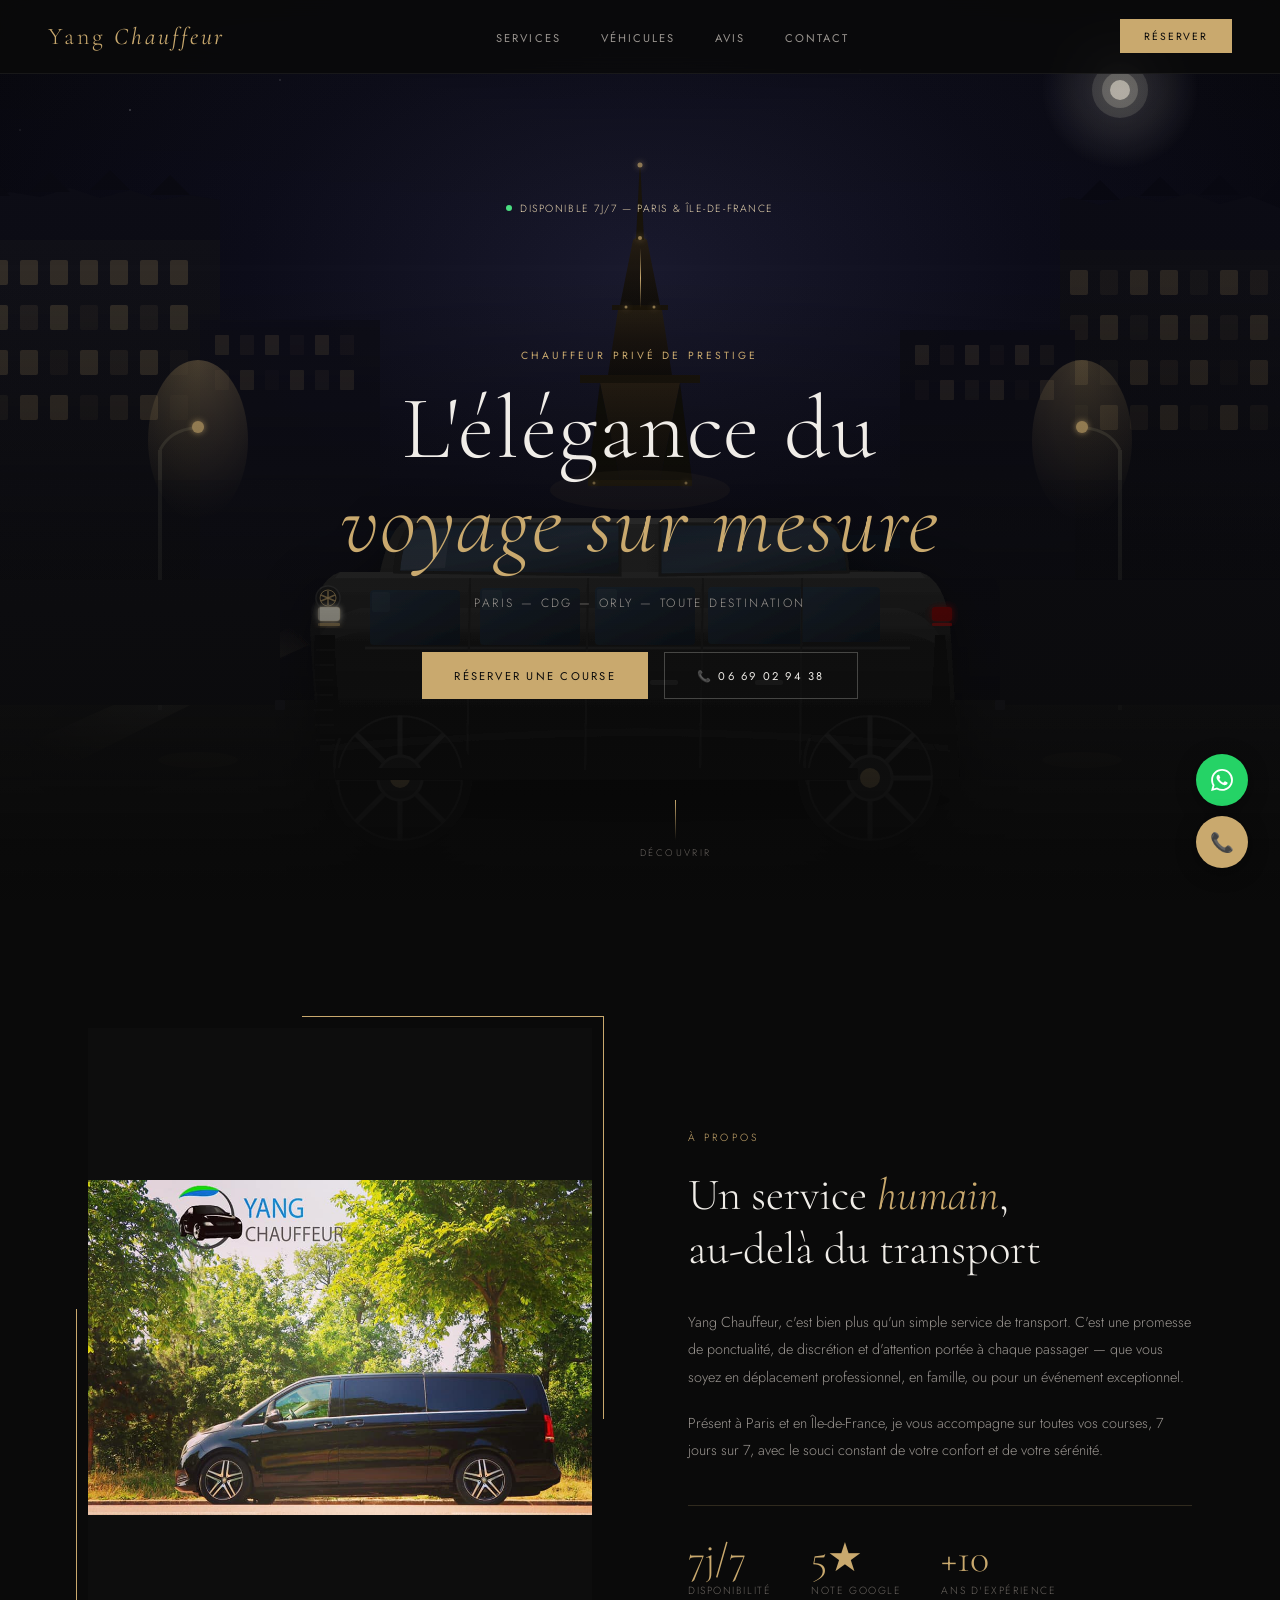
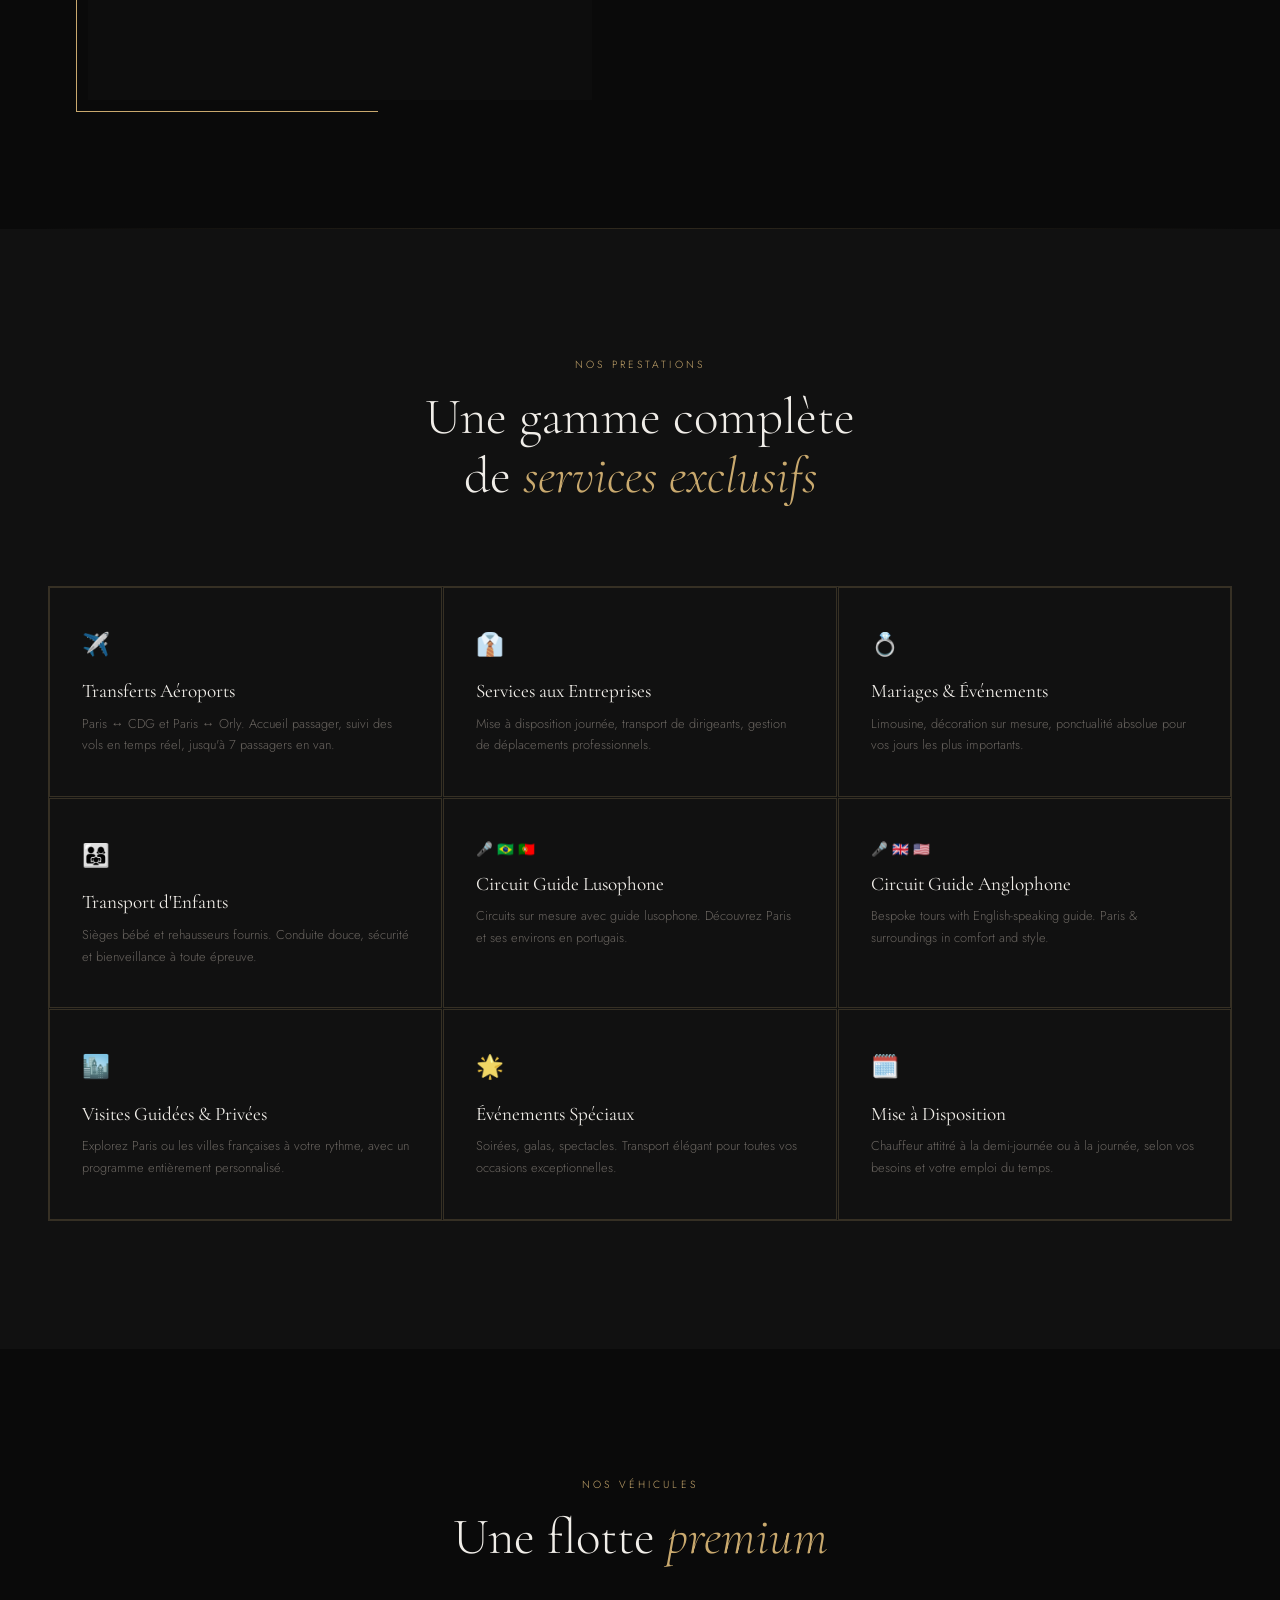
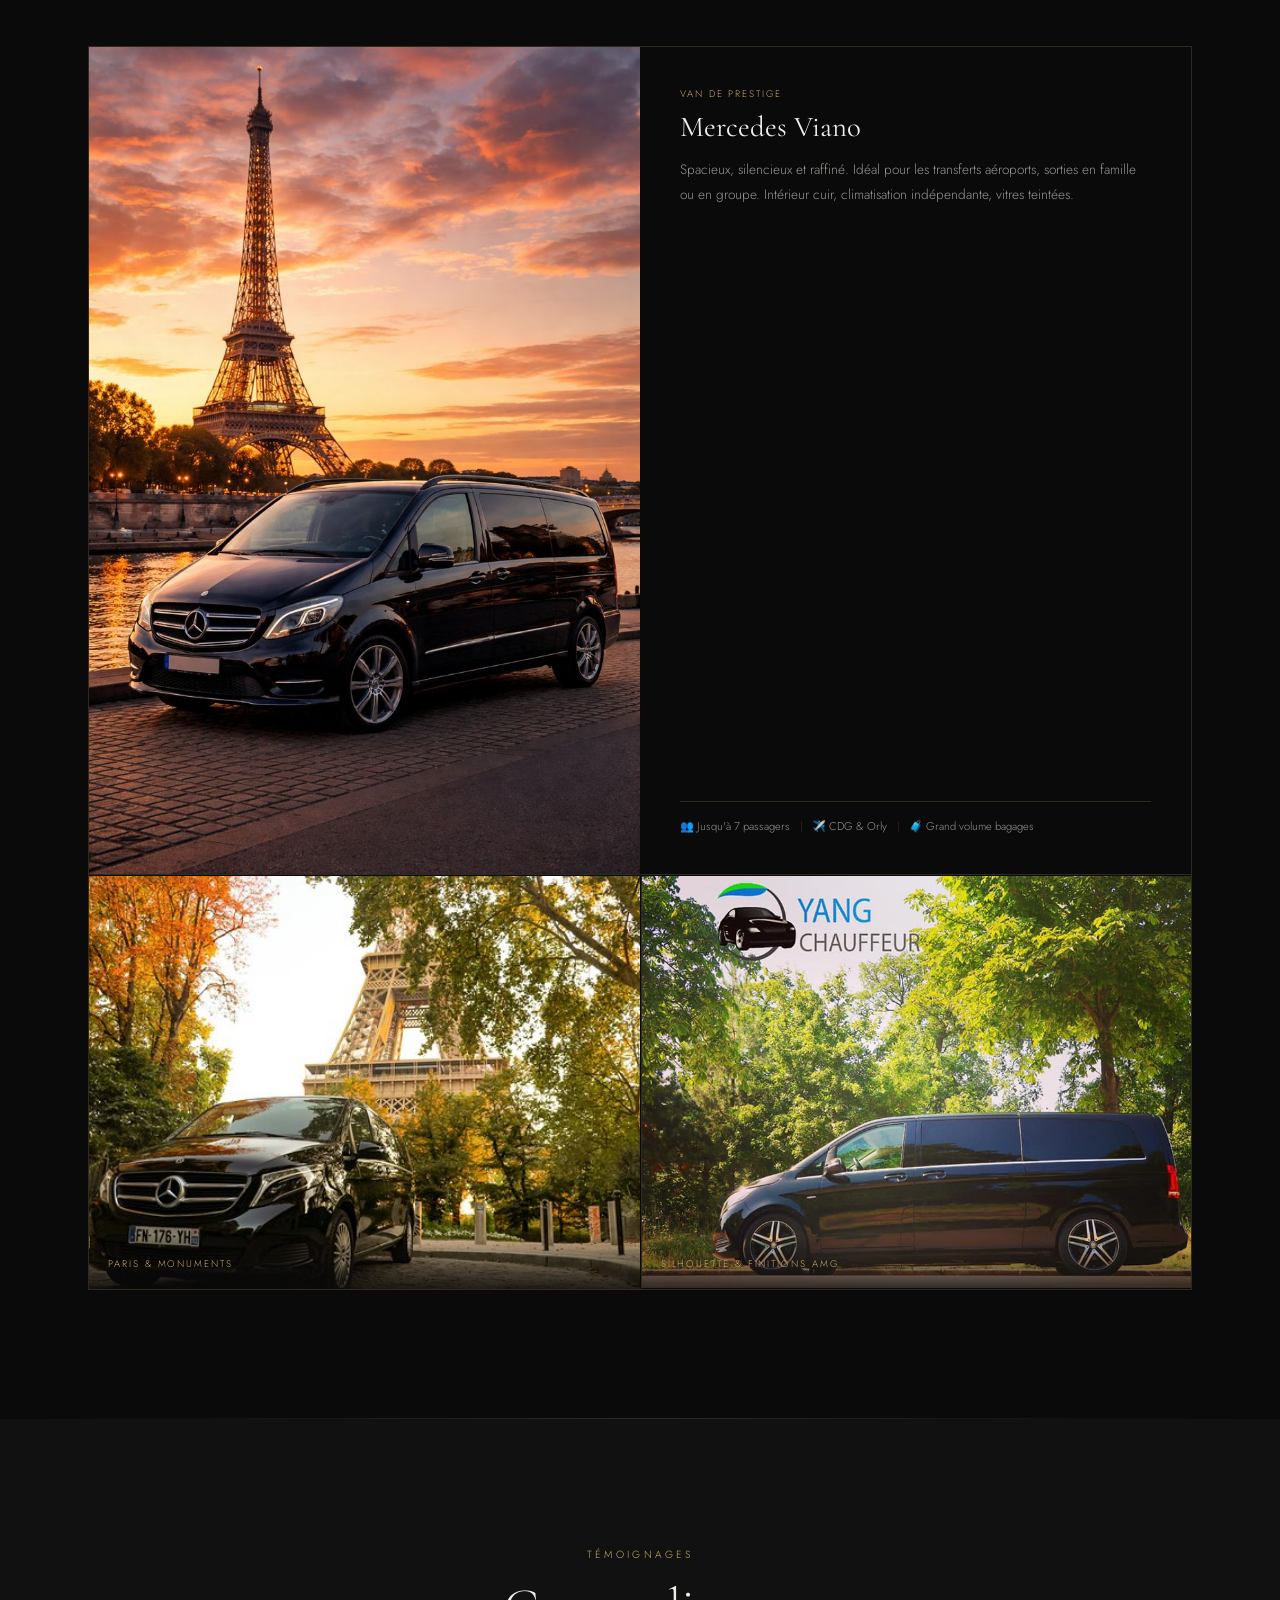
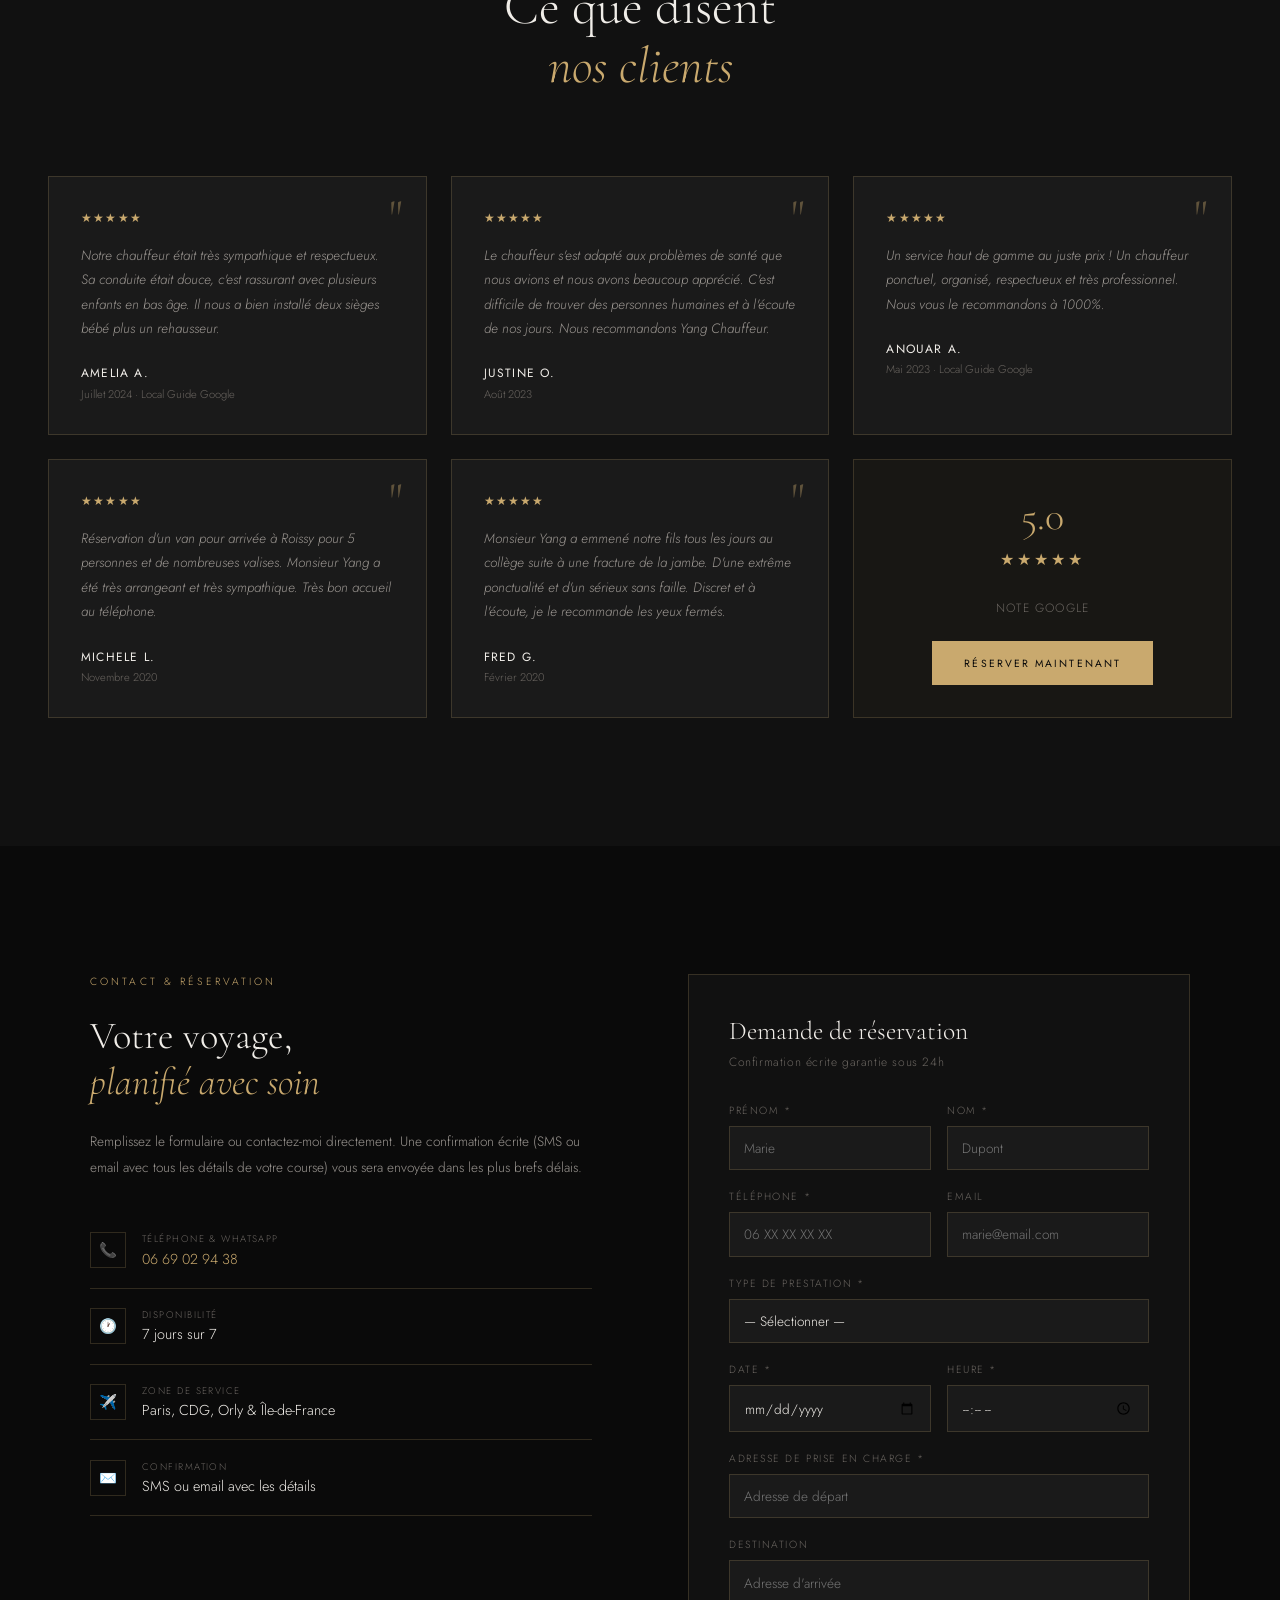
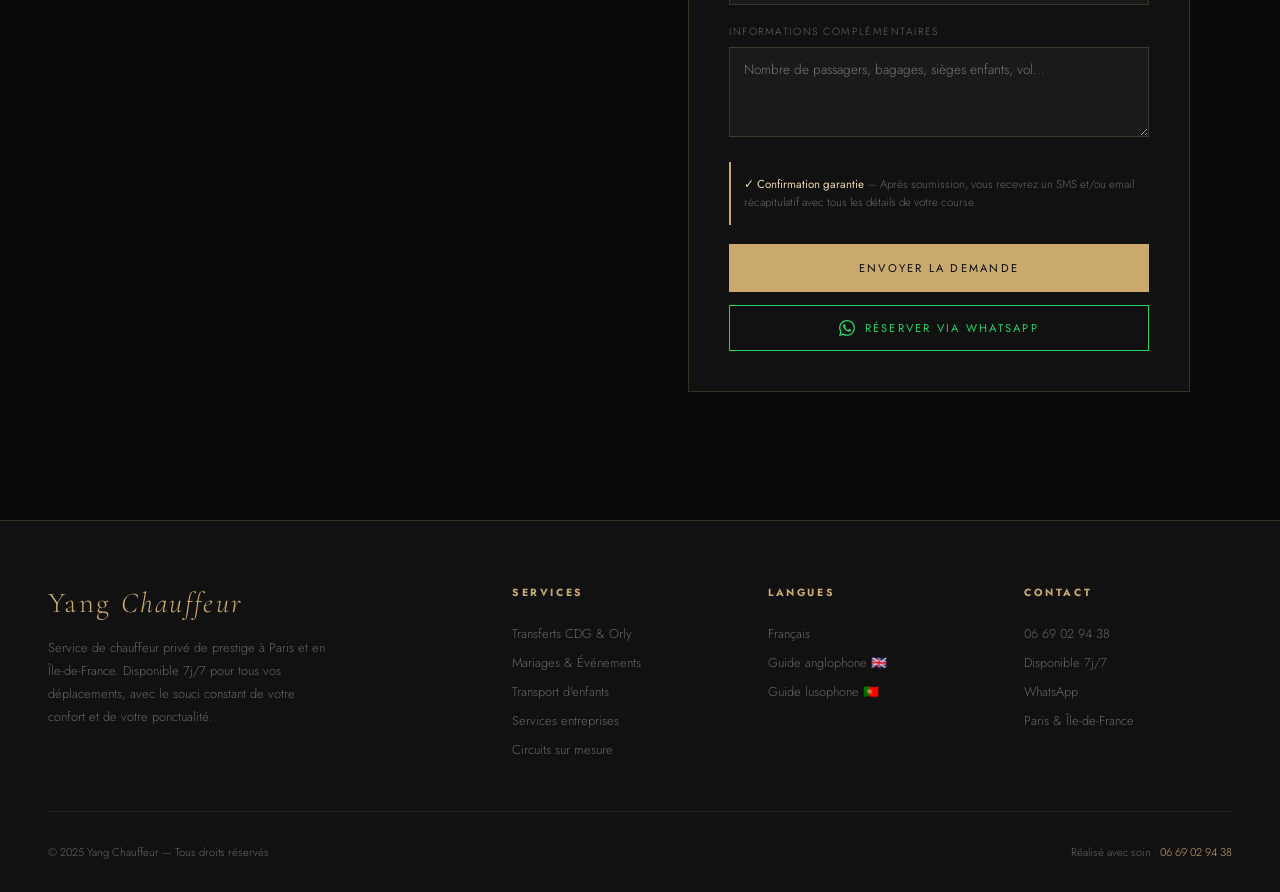
==== commit a7f62b8e: "Add files via upload" ====
--- a/yang-chauffeur.html
+++ b/yang-chauffeur.html
@@ -89,9 +89,17 @@
   }
   .hero-bg {
     position: absolute; inset: 0;
-    background:
-      linear-gradient(to bottom, rgba(10,10,10,0.55) 0%, rgba(10,10,10,0.4) 40%, rgba(10,10,10,0.8) 100%),
-      url('https://images.unsplash.com/photo-1549317661-bd32c8ce0db2?w=1600&q=80&fit=crop') center/cover no-repeat;
+    overflow: hidden;
+    background: #0A0A0A;
+  }
+  .hero-bg::after {
+    content: '';
+    position: absolute; inset: 0; z-index: 1;
+    background: linear-gradient(to bottom,
+      rgba(10,10,10,0.1) 0%,
+      rgba(10,10,10,0.0) 30%,
+      rgba(10,10,10,0.6) 75%,
+      rgba(10,10,10,0.97) 100%);
   }
   .hero-line {
     width: 1px; height: 60px; background: linear-gradient(to bottom, transparent, var(--gold), transparent);
@@ -174,7 +182,7 @@
   }
   .about-img-frame {
     width: 100%; aspect-ratio: 3/4;
-    background: url('https://images.unsplash.com/photo-1580273916550-e323be2ae537?w=800&q=80&fit=crop') center/cover;
+    background: url('van_3.jpg') center 45%/contain no-repeat, #0d0d0d;
     position: relative;
   }
   .about-img-frame::before {
@@ -558,7 +566,467 @@
 
 <!-- HERO -->
 <section id="hero">
-  <div class="hero-bg"></div>
+  <div class="hero-bg">
+    <svg viewBox="0 0 1400 900" xmlns="http://www.w3.org/2000/svg" preserveAspectRatio="xMidYMid slice" style="width:100%;height:100%;position:absolute;inset:0;">
+      <defs>
+        <radialGradient id="skyGrad" cx="50%" cy="30%" r="70%">
+          <stop offset="0%" stop-color="#1a1a2e"/>
+          <stop offset="40%" stop-color="#0d0d1a"/>
+          <stop offset="100%" stop-color="#050508"/>
+        </radialGradient>
+        <radialGradient id="moonGlow" cx="50%" cy="50%" r="50%">
+          <stop offset="0%" stop-color="#fff8e7" stop-opacity="0.18"/>
+          <stop offset="100%" stop-color="#fff8e7" stop-opacity="0"/>
+        </radialGradient>
+        <radialGradient id="streetLight1" cx="50%" cy="0%" r="100%">
+          <stop offset="0%" stop-color="#C9A96E" stop-opacity="0.35"/>
+          <stop offset="100%" stop-color="#C9A96E" stop-opacity="0"/>
+        </radialGradient>
+        <radialGradient id="streetLight2" cx="50%" cy="0%" r="100%">
+          <stop offset="0%" stop-color="#C9A96E" stop-opacity="0.28"/>
+          <stop offset="100%" stop-color="#C9A96E" stop-opacity="0"/>
+        </radialGradient>
+        <radialGradient id="headlightL" cx="50%" cy="50%" r="50%">
+          <stop offset="0%" stop-color="#fffbe8" stop-opacity="0.9"/>
+          <stop offset="60%" stop-color="#ffe8a0" stop-opacity="0.3"/>
+          <stop offset="100%" stop-color="#C9A96E" stop-opacity="0"/>
+        </radialGradient>
+        <radialGradient id="headlightR" cx="50%" cy="50%" r="50%">
+          <stop offset="0%" stop-color="#fffbe8" stop-opacity="0.9"/>
+          <stop offset="60%" stop-color="#ffe8a0" stop-opacity="0.3"/>
+          <stop offset="100%" stop-color="#C9A96E" stop-opacity="0"/>
+        </radialGradient>
+        <filter id="glow" x="-50%" y="-50%" width="200%" height="200%">
+          <feGaussianBlur stdDeviation="3" result="blur"/>
+          <feMerge><feMergeNode in="blur"/><feMergeNode in="SourceGraphic"/></feMerge>
+        </filter>
+        <filter id="softglow" x="-100%" y="-100%" width="300%" height="300%">
+          <feGaussianBlur stdDeviation="8"/>
+        </filter>
+        <filter id="vanShadow">
+          <feDropShadow dx="0" dy="20" stdDeviation="25" flood-color="#000" flood-opacity="0.7"/>
+        </filter>
+        <linearGradient id="roadGrad" x1="0%" y1="0%" x2="0%" y2="100%">
+          <stop offset="0%" stop-color="#1a1a1a"/>
+          <stop offset="100%" stop-color="#0a0a0a"/>
+        </linearGradient>
+        <linearGradient id="buildingL" x1="0%" y1="0%" x2="0%" y2="100%">
+          <stop offset="0%" stop-color="#111118"/>
+          <stop offset="100%" stop-color="#0a0a0f"/>
+        </linearGradient>
+        <linearGradient id="buildingR" x1="0%" y1="0%" x2="0%" y2="100%">
+          <stop offset="0%" stop-color="#0f0f15"/>
+          <stop offset="100%" stop-color="#080810"/>
+        </linearGradient>
+        <linearGradient id="vanBodyGrad" x1="0%" y1="0%" x2="0%" y2="100%">
+          <stop offset="0%" stop-color="#2a2a2a"/>
+          <stop offset="30%" stop-color="#1a1a1a"/>
+          <stop offset="100%" stop-color="#080808"/>
+        </linearGradient>
+        <linearGradient id="vanRoof" x1="0%" y1="0%" x2="100%" y2="0%">
+          <stop offset="0%" stop-color="#1e1e1e"/>
+          <stop offset="40%" stop-color="#2e2e2e"/>
+          <stop offset="100%" stop-color="#161616"/>
+        </linearGradient>
+        <linearGradient id="windshield" x1="0%" y1="0%" x2="100%" y2="100%">
+          <stop offset="0%" stop-color="#1a2535" stop-opacity="0.95"/>
+          <stop offset="50%" stop-color="#233040" stop-opacity="0.8"/>
+          <stop offset="100%" stop-color="#101820" stop-opacity="0.95"/>
+        </linearGradient>
+        <linearGradient id="windowGrad" x1="0%" y1="0%" x2="100%" y2="100%">
+          <stop offset="0%" stop-color="#1e2d3d" stop-opacity="0.9"/>
+          <stop offset="100%" stop-color="#0d1520" stop-opacity="0.95"/>
+        </linearGradient>
+        <linearGradient id="eiffelGrad" x1="0%" y1="0%" x2="0%" y2="100%">
+          <stop offset="0%" stop-color="#2a2010"/>
+          <stop offset="50%" stop-color="#1a140a"/>
+          <stop offset="100%" stop-color="#0f0c06"/>
+        </linearGradient>
+        <linearGradient id="roadReflect" x1="0%" y1="0%" x2="0%" y2="100%">
+          <stop offset="0%" stop-color="#C9A96E" stop-opacity="0.12"/>
+          <stop offset="100%" stop-color="#C9A96E" stop-opacity="0"/>
+        </linearGradient>
+        <linearGradient id="seineGrad" x1="0%" y1="0%" x2="0%" y2="100%">
+          <stop offset="0%" stop-color="#0d1520"/>
+          <stop offset="100%" stop-color="#080d14"/>
+        </linearGradient>
+        <clipPath id="vanClip">
+          <rect x="350" y="500" width="700" height="320"/>
+        </clipPath>
+      </defs>
+
+      <!-- SKY -->
+      <rect width="1400" height="900" fill="url(#skyGrad)"/>
+
+      <!-- STARS -->
+      <g opacity="0.6">
+        <circle cx="120" cy="60" r="1" fill="#fff" opacity="0.5"/>
+        <circle cx="220" cy="35" r="1.2" fill="#fff" opacity="0.7"/>
+        <circle cx="340" cy="80" r="0.8" fill="#fff" opacity="0.4"/>
+        <circle cx="450" cy="45" r="1" fill="#fff" opacity="0.6"/>
+        <circle cx="560" cy="25" r="1.5" fill="#fff" opacity="0.8"/>
+        <circle cx="660" cy="55" r="0.7" fill="#fff" opacity="0.5"/>
+        <circle cx="800" cy="30" r="1.1" fill="#fff" opacity="0.6"/>
+        <circle cx="920" cy="70" r="0.9" fill="#fff" opacity="0.4"/>
+        <circle cx="1050" cy="40" r="1.3" fill="#fff" opacity="0.7"/>
+        <circle cx="1180" cy="65" r="0.8" fill="#fff" opacity="0.5"/>
+        <circle cx="1300" cy="30" r="1" fill="#fff" opacity="0.6"/>
+        <circle cx="80" cy="130" r="0.7" fill="#fff" opacity="0.3"/>
+        <circle cx="190" cy="110" r="1" fill="#fff" opacity="0.4"/>
+        <circle cx="1360" cy="85" r="1.2" fill="#fff" opacity="0.5"/>
+      </g>
+
+      <!-- MOON -->
+      <circle cx="1180" cy="90" r="28" fill="#fff8e7" opacity="0.12"/>
+      <circle cx="1180" cy="90" r="18" fill="#fff8e7" opacity="0.2"/>
+      <circle cx="1180" cy="90" r="10" fill="#fff8e7" opacity="0.55"/>
+      <ellipse cx="1180" cy="90" rx="80" ry="80" fill="url(#moonGlow)"/>
+
+      <!-- EIFFEL TOWER (background, dark silhouette) -->
+      <!-- Base platform -->
+      <rect x="640" y="375" width="120" height="8" fill="#1a1408" opacity="0.9"/>
+      <!-- Legs -->
+      <path d="M660 383 L680 480 L700 483 L700 383Z" fill="url(#eiffelGrad)" opacity="0.85"/>
+      <path d="M740 383 L720 480 L700 483 L700 383Z" fill="url(#eiffelGrad)" opacity="0.85"/>
+      <path d="M660 383 L648 480 L660 483 L680 480Z" fill="#100e06" opacity="0.9"/>
+      <path d="M740 383 L752 480 L740 483 L720 480Z" fill="#100e06" opacity="0.9"/>
+      <!-- First floor -->
+      <rect x="648" y="480" width="104" height="6" fill="#1a1408" opacity="0.9"/>
+      <!-- Mid section -->
+      <path d="M668 375 L678 310 L700 305 L722 310 L732 375Z" fill="url(#eiffelGrad)" opacity="0.85"/>
+      <!-- Second floor -->
+      <rect x="672" y="305" width="56" height="5" fill="#1a1408" opacity="0.9"/>
+      <!-- Top section -->
+      <path d="M680 305 L693 240 L700 235 L707 240 L720 305Z" fill="url(#eiffelGrad)" opacity="0.85"/>
+      <!-- Spire -->
+      <path d="M696 240 L700 160 L704 240Z" fill="#1a1408" opacity="0.9"/>
+      <!-- Eiffel lights (golden dots) -->
+      <g filter="url(#glow)" opacity="0.7">
+        <circle cx="700" cy="165" r="2.5" fill="#C9A96E"/>
+        <circle cx="700" cy="238" r="2" fill="#C9A96E"/>
+        <circle cx="686" cy="307" r="1.5" fill="#C9A96E"/>
+        <circle cx="714" cy="307" r="1.5" fill="#C9A96E"/>
+        <circle cx="654" cy="483" r="1.5" fill="#C9A96E"/>
+        <circle cx="746" cy="483" r="1.5" fill="#C9A96E"/>
+      </g>
+      <!-- Eiffel warm glow at base -->
+      <ellipse cx="700" cy="490" rx="90" ry="20" fill="#C9A96E" opacity="0.06"/>
+
+      <!-- SEINE RIVER (subtle) -->
+      <rect x="0" y="530" width="1400" height="55" fill="url(#seineGrad)" opacity="0.5"/>
+      <path d="M0 535 Q350 528 700 533 Q1050 538 1400 531 L1400 545 Q1050 550 700 547 Q350 542 0 548Z" fill="#0d1825" opacity="0.6"/>
+      <!-- Seine reflections -->
+      <line x1="500" y1="538" x2="540" y2="548" stroke="#C9A96E" stroke-width="0.5" opacity="0.15"/>
+      <line x1="700" y1="536" x2="700" y2="550" stroke="#C9A96E" stroke-width="0.8" opacity="0.12"/>
+      <line x1="860" y1="537" x2="820" y2="549" stroke="#C9A96E" stroke-width="0.5" opacity="0.15"/>
+
+      <!-- HAUSSMANN BUILDINGS — LEFT -->
+      <rect x="0" y="240" width="280" height="550" fill="url(#buildingL)"/>
+      <!-- Windows left building -->
+      <g fill="#C9A96E" opacity="0.18">
+        <rect x="20" y="260" width="18" height="25" rx="2"/>
+        <rect x="50" y="260" width="18" height="25" rx="2"/>
+        <rect x="80" y="260" width="18" height="25" rx="2"/>
+        <rect x="110" y="260" width="18" height="25" rx="2"/>
+        <rect x="140" y="260" width="18" height="25" rx="2"/>
+        <rect x="170" y="260" width="18" height="25" rx="2"/>
+        <rect x="200" y="260" width="18" height="25" rx="2"/>
+        <rect x="230" y="260" width="18" height="25" rx="2"/>
+        <rect x="20" y="305" width="18" height="25" rx="2"/>
+        <rect x="50" y="305" width="18" height="25" rx="2"/>
+        <rect x="80" y="305" width="18" height="25" rx="2" opacity="0.5"/>
+        <rect x="110" y="305" width="18" height="25" rx="2"/>
+        <rect x="140" y="305" width="18" height="25" rx="2" opacity="0.3"/>
+        <rect x="170" y="305" width="18" height="25" rx="2"/>
+        <rect x="200" y="305" width="18" height="25" rx="2" opacity="0.4"/>
+        <rect x="230" y="305" width="18" height="25" rx="2"/>
+        <rect x="20" y="350" width="18" height="25" rx="2" opacity="0.4"/>
+        <rect x="50" y="350" width="18" height="25" rx="2"/>
+        <rect x="80" y="350" width="18" height="25" rx="2"/>
+        <rect x="110" y="350" width="18" height="25" rx="2" opacity="0.3"/>
+        <rect x="140" y="350" width="18" height="25" rx="2"/>
+        <rect x="170" y="350" width="18" height="25" rx="2" opacity="0.5"/>
+        <rect x="200" y="350" width="18" height="25" rx="2"/>
+        <rect x="230" y="350" width="18" height="25" rx="2" opacity="0.2"/>
+        <rect x="20" y="395" width="18" height="25" rx="2"/>
+        <rect x="50" y="395" width="18" height="25" rx="2" opacity="0.4"/>
+        <rect x="80" y="395" width="18" height="25" rx="2"/>
+        <rect x="110" y="395" width="18" height="25" rx="2"/>
+        <rect x="140" y="395" width="18" height="25" rx="2" opacity="0.3"/>
+        <rect x="170" y="395" width="18" height="25" rx="2" opacity="0.6"/>
+        <rect x="200" y="395" width="18" height="25" rx="2"/>
+        <rect x="230" y="395" width="18" height="25" rx="2" opacity="0.2"/>
+      </g>
+      <!-- Haussmann roofline left -->
+      <path d="M0 240 L280 240 L280 200 L250 195 L220 200 L190 190 L160 198 L130 188 L100 197 L70 192 L40 200 L0 196Z" fill="#0d0d16"/>
+      <!-- Mansard dormers -->
+      <g fill="#0a0a12">
+        <path d="M30 196 L50 175 L70 196Z"/>
+        <path d="M90 192 L110 172 L130 192Z"/>
+        <path d="M150 190 L170 170 L190 190Z"/>
+        <path d="M210 195 L230 175 L250 195Z"/>
+      </g>
+
+      <!-- HAUSSMANN BUILDINGS — RIGHT -->
+      <rect x="1120" y="250" width="280" height="550" fill="url(#buildingR)"/>
+      <g fill="#C9A96E" opacity="0.15">
+        <rect x="1130" y="270" width="18" height="25" rx="2"/>
+        <rect x="1160" y="270" width="18" height="25" rx="2" opacity="0.4"/>
+        <rect x="1190" y="270" width="18" height="25" rx="2"/>
+        <rect x="1220" y="270" width="18" height="25" rx="2"/>
+        <rect x="1250" y="270" width="18" height="25" rx="2" opacity="0.3"/>
+        <rect x="1280" y="270" width="18" height="25" rx="2"/>
+        <rect x="1310" y="270" width="18" height="25" rx="2" opacity="0.5"/>
+        <rect x="1340" y="270" width="18" height="25" rx="2"/>
+        <rect x="1130" y="315" width="18" height="25" rx="2" opacity="0.5"/>
+        <rect x="1160" y="315" width="18" height="25" rx="2"/>
+        <rect x="1190" y="315" width="18" height="25" rx="2" opacity="0.3"/>
+        <rect x="1220" y="315" width="18" height="25" rx="2"/>
+        <rect x="1250" y="315" width="18" height="25" rx="2"/>
+        <rect x="1280" y="315" width="18" height="25" rx="2" opacity="0.4"/>
+        <rect x="1310" y="315" width="18" height="25" rx="2"/>
+        <rect x="1340" y="315" width="18" height="25" rx="2" opacity="0.2"/>
+        <rect x="1130" y="360" width="18" height="25" rx="2"/>
+        <rect x="1160" y="360" width="18" height="25" rx="2" opacity="0.3"/>
+        <rect x="1190" y="360" width="18" height="25" rx="2"/>
+        <rect x="1220" y="360" width="18" height="25" rx="2" opacity="0.5"/>
+        <rect x="1250" y="360" width="18" height="25" rx="2"/>
+        <rect x="1280" y="360" width="18" height="25" rx="2" opacity="0.2"/>
+        <rect x="1310" y="360" width="18" height="25" rx="2"/>
+        <rect x="1340" y="360" width="18" height="25" rx="2" opacity="0.4"/>
+        <rect x="1130" y="405" width="18" height="25" rx="2" opacity="0.3"/>
+        <rect x="1160" y="405" width="18" height="25" rx="2"/>
+        <rect x="1190" y="405" width="18" height="25" rx="2" opacity="0.5"/>
+        <rect x="1220" y="405" width="18" height="25" rx="2"/>
+        <rect x="1250" y="405" width="18" height="25" rx="2" opacity="0.2"/>
+        <rect x="1280" y="405" width="18" height="25" rx="2"/>
+        <rect x="1310" y="405" width="18" height="25" rx="2" opacity="0.4"/>
+        <rect x="1340" y="405" width="18" height="25" rx="2"/>
+      </g>
+      <path d="M1120 250 L1400 250 L1400 205 L1370 200 L1340 208 L1310 196 L1280 204 L1250 193 L1220 202 L1190 196 L1160 205 L1130 197 L1120 200Z" fill="#0c0c15"/>
+      <g fill="#090912">
+        <path d="M1140 200 L1160 180 L1180 200Z"/>
+        <path d="M1200 196 L1220 177 L1240 196Z"/>
+        <path d="M1260 195 L1280 175 L1300 195Z"/>
+        <path d="M1320 200 L1340 180 L1360 200Z"/>
+      </g>
+
+      <!-- MID BUILDINGS (centre-left & centre-right, behind van) -->
+      <rect x="260" y="320" width="180" height="470" fill="#0e0e18" opacity="0.9"/>
+      <rect x="960" y="330" width="175" height="460" fill="#0d0d16" opacity="0.9"/>
+      <g fill="#C9A96E" opacity="0.12">
+        <rect x="275" y="335" width="14" height="20" rx="1"/>
+        <rect x="300" y="335" width="14" height="20" rx="1" opacity="0.5"/>
+        <rect x="325" y="335" width="14" height="20" rx="1"/>
+        <rect x="350" y="335" width="14" height="20" rx="1" opacity="0.3"/>
+        <rect x="375" y="335" width="14" height="20" rx="1"/>
+        <rect x="400" y="335" width="14" height="20" rx="1" opacity="0.4"/>
+        <rect x="275" y="370" width="14" height="20" rx="1" opacity="0.4"/>
+        <rect x="300" y="370" width="14" height="20" rx="1"/>
+        <rect x="325" y="370" width="14" height="20" rx="1" opacity="0.2"/>
+        <rect x="350" y="370" width="14" height="20" rx="1"/>
+        <rect x="375" y="370" width="14" height="20" rx="1" opacity="0.5"/>
+        <rect x="400" y="370" width="14" height="20" rx="1"/>
+        <rect x="975" y="345" width="14" height="20" rx="1"/>
+        <rect x="1000" y="345" width="14" height="20" rx="1" opacity="0.4"/>
+        <rect x="1025" y="345" width="14" height="20" rx="1"/>
+        <rect x="1050" y="345" width="14" height="20" rx="1" opacity="0.3"/>
+        <rect x="1075" y="345" width="14" height="20" rx="1"/>
+        <rect x="1100" y="345" width="14" height="20" rx="1" opacity="0.5"/>
+        <rect x="975" y="380" width="14" height="20" rx="1" opacity="0.3"/>
+        <rect x="1000" y="380" width="14" height="20" rx="1"/>
+        <rect x="1025" y="380" width="14" height="20" rx="1" opacity="0.5"/>
+        <rect x="1050" y="380" width="14" height="20" rx="1"/>
+        <rect x="1075" y="380" width="14" height="20" rx="1" opacity="0.2"/>
+        <rect x="1100" y="380" width="14" height="20" rx="1"/>
+      </g>
+
+      <!-- COBBLESTONE ROAD -->
+      <rect x="0" y="700" width="1400" height="200" fill="url(#roadGrad)"/>
+      <!-- Road texture lines (cobbles suggestion) -->
+      <g stroke="#1e1e1e" stroke-width="0.5" opacity="0.5">
+        <line x1="0" y1="720" x2="1400" y2="720"/>
+        <line x1="0" y1="740" x2="1400" y2="740"/>
+        <line x1="0" y1="760" x2="1400" y2="760"/>
+        <line x1="0" y1="780" x2="1400" y2="780"/>
+        <line x1="0" y1="800" x2="1400" y2="800"/>
+      </g>
+      <g stroke="#1e1e1e" stroke-width="0.4" opacity="0.3">
+        <line x1="100" y1="700" x2="80" y2="900"/><line x1="200" y1="700" x2="175" y2="900"/>
+        <line x1="300" y1="700" x2="270" y2="900"/><line x1="400" y1="700" x2="365" y2="900"/>
+        <line x1="500" y1="700" x2="460" y2="900"/><line x1="600" y1="700" x2="555" y2="900"/>
+        <line x1="700" y1="700" x2="650" y2="900"/><line x1="800" y1="700" x2="745" y2="900"/>
+        <line x1="900" y1="700" x2="840" y2="900"/><line x1="1000" y1="700" x2="935" y2="900"/>
+        <line x1="1100" y1="700" x2="1030" y2="900"/><line x1="1200" y1="700" x2="1125" y2="900"/>
+        <line x1="1300" y1="700" x2="1220" y2="900"/>
+      </g>
+
+      <!-- STREET LAMPS -->
+      <!-- Left lamp -->
+      <line x1="220" y1="450" x2="220" y2="710" stroke="#2a2a2a" stroke-width="4"/>
+      <path d="M220 450 Q230 430 255 428" stroke="#2a2a2a" stroke-width="3" fill="none"/>
+      <circle cx="258" cy="427" r="6" fill="#C9A96E" opacity="0.9" filter="url(#glow)"/>
+      <ellipse cx="258" cy="440" rx="50" ry="80" fill="url(#streetLight1)"/>
+      <!-- Right lamp -->
+      <line x1="1180" y1="450" x2="1180" y2="710" stroke="#2a2a2a" stroke-width="4"/>
+      <path d="M1180 450 Q1170 430 1145 428" stroke="#2a2a2a" stroke-width="3" fill="none"/>
+      <circle cx="1142" cy="427" r="6" fill="#C9A96E" opacity="0.9" filter="url(#glow)"/>
+      <ellipse cx="1142" cy="440" rx="50" ry="80" fill="url(#streetLight2)"/>
+
+      <!-- ROAD REFLECTIONS (wet cobblestone) -->
+      <ellipse cx="258" cy="760" rx="40" ry="8" fill="#C9A96E" opacity="0.06"/>
+      <ellipse cx="1142" cy="760" rx="40" ry="8" fill="#C9A96E" opacity="0.06"/>
+      <!-- Van headlight road reflection -->
+      <ellipse cx="530" cy="760" rx="120" ry="15" fill="#fffbe8" opacity="0.04"/>
+      <ellipse cx="870" cy="760" rx="120" ry="15" fill="#fffbe8" opacity="0.04"/>
+
+      <!-- ===== MERCEDES VIANO VAN (center, photorealistic-ish) ===== -->
+      <g filter="url(#vanShadow)">
+
+        <!-- SHADOW on ground -->
+        <ellipse cx="700" cy="800" rx="310" ry="22" fill="#000" opacity="0.55"/>
+
+        <!-- BODY main -->
+        <path d="M370 630 Q375 580 400 572 L980 572 Q1005 580 1010 625 L1020 780 L380 780Z" fill="url(#vanBodyGrad)"/>
+
+        <!-- LOWER BODY / sill -->
+        <rect x="378" y="750" width="634" height="22" rx="3" fill="#111"/>
+        <!-- Body highlight (top edge shine) -->
+        <path d="M400 572 L980 572 L985 578 L395 578Z" fill="#3a3a3a" opacity="0.6"/>
+        <!-- Body side highlight -->
+        <path d="M378 640 Q390 615 420 608 L960 608 Q990 615 1002 640 L1002 648 Q990 638 960 632 L420 632 Q390 638 378 648Z" fill="#fff" opacity="0.04"/>
+
+        <!-- ROOF -->
+        <path d="M440 572 Q450 525 470 518 L870 518 Q890 525 900 570 L980 572 L400 572Z" fill="url(#vanRoof)"/>
+        <!-- Roof highlight -->
+        <path d="M470 518 L870 518 L875 524 L465 524Z" fill="#fff" opacity="0.07"/>
+
+        <!-- WINDSHIELD -->
+        <path d="M455 572 Q458 532 475 524 L680 524 L680 575Z" fill="url(#windshield)"/>
+        <!-- Windshield reflection -->
+        <path d="M460 570 Q463 538 476 530 L510 528 L505 568Z" fill="#fff" opacity="0.06"/>
+        <!-- Windshield frame -->
+        <path d="M455 572 Q458 532 475 524 L680 524 L680 575Z" fill="none" stroke="#1a1a1a" stroke-width="3"/>
+
+        <!-- REAR WINDOW -->
+        <path d="M720 524 L890 524 Q905 530 908 572 L720 575Z" fill="url(#windshield)"/>
+        <path d="M720 524 L890 524 Q905 530 908 572 L720 575Z" fill="none" stroke="#1a1a1a" stroke-width="3"/>
+
+        <!-- SIDE WINDOWS (3 passenger windows) -->
+        <rect x="430" y="590" width="90" height="55" rx="4" fill="url(#windowGrad)"/>
+        <rect x="432" y="592" width="18" height="20" rx="2" fill="#fff" opacity="0.04"/>
+        <rect x="540" y="588" width="100" height="57" rx="4" fill="url(#windowGrad)"/>
+        <rect x="542" y="590" width="20" height="20" rx="2" fill="#fff" opacity="0.04"/>
+        <rect x="655" y="587" width="100" height="58" rx="4" fill="url(#windowGrad)"/>
+        <rect x="657" y="589" width="20" height="20" rx="2" fill="#fff" opacity="0.04"/>
+        <rect x="768" y="587" width="95" height="57" rx="4" fill="url(#windowGrad)"/>
+        <rect x="860" y="587" width="80" height="55" rx="4" fill="url(#windowGrad)"/>
+
+        <!-- WINDOW TRIM -->
+        <path d="M425 648 L970 648" stroke="#2a2a2a" stroke-width="2.5"/>
+
+        <!-- A-PILLAR -->
+        <path d="M453 573 Q456 533 473 524 L480 526 Q462 535 460 573Z" fill="#1a1a1a"/>
+
+        <!-- DOOR LINES -->
+        <line x1="530" y1="578" x2="527" y2="775" stroke="#1e1e1e" stroke-width="2"/>
+        <line x1="648" y1="578" x2="645" y2="775" stroke="#1e1e1e" stroke-width="2"/>
+        <line x1="763" y1="578" x2="760" y2="775" stroke="#1e1e1e" stroke-width="2"/>
+        <line x1="862" y1="578" x2="860" y2="775" stroke="#1e1e1e" stroke-width="2"/>
+
+        <!-- DOOR HANDLES -->
+        <rect x="484" y="680" width="28" height="5" rx="2" fill="#2e2e2e"/>
+        <rect x="596" y="680" width="28" height="5" rx="2" fill="#2e2e2e"/>
+        <rect x="710" y="680" width="28" height="5" rx="2" fill="#2e2e2e"/>
+        <rect x="815" y="680" width="28" height="5" rx="2" fill="#2e2e2e"/>
+
+        <!-- FRONT GRILLE area -->
+        <path d="M375 635 Q372 660 378 700 L378 760 L400 760 L398 700 Q395 660 395 635Z" fill="#0d0d0d"/>
+        <!-- Grille lines -->
+        <g stroke="#2a2a2a" stroke-width="1" opacity="0.7">
+          <line x1="376" y1="650" x2="395" y2="650"/>
+          <line x1="375" y1="665" x2="394" y2="665"/>
+          <line x1="374" y1="680" x2="393" y2="680"/>
+          <line x1="374" y1="695" x2="393" y2="695"/>
+          <line x1="374" y1="710" x2="393" y2="710"/>
+          <line x1="375" y1="725" x2="394" y2="725"/>
+          <line x1="376" y1="740" x2="395" y2="740"/>
+        </g>
+
+        <!-- REAR section -->
+        <path d="M1005 635 Q1008 660 1010 700 L1008 760 L990 760 L992 700 Q994 660 995 635Z" fill="#0d0d0d"/>
+
+        <!-- Mercedes STAR (front) -->
+        <circle cx="388" cy="598" r="12" fill="#1a1a1a" stroke="#3a3a3a" stroke-width="1.5"/>
+        <circle cx="388" cy="598" r="8" fill="none" stroke="#C9A96E" stroke-width="1" opacity="0.8"/>
+        <line x1="388" y1="591" x2="388" y2="605" stroke="#C9A96E" stroke-width="1.5" opacity="0.8"/>
+        <line x1="381" y1="601" x2="395" y2="595" stroke="#C9A96E" stroke-width="1.5" opacity="0.8"/>
+        <line x1="381" y1="595" x2="395" y2="601" stroke="#C9A96E" stroke-width="1.5" opacity="0.8"/>
+
+        <!-- HEADLIGHTS (front) -->
+        <rect x="378" y="607" width="22" height="14" rx="3" fill="#fffbe8" opacity="0.95" filter="url(#glow)"/>
+        <rect x="378" y="607" width="22" height="14" rx="3" fill="none" stroke="#C9A96E" stroke-width="0.5" opacity="0.5"/>
+        <!-- DRL strip -->
+        <rect x="378" y="623" width="22" height="3" rx="1" fill="#C9A96E" opacity="0.8" filter="url(#glow)"/>
+        <!-- Headlight beams -->
+        <path d="M378 614 L200 700 L200 720 L380 640Z" fill="url(#headlightL)" opacity="0.25"/>
+        <path d="M378 614 L50 760 L100 780 L380 640Z" fill="url(#headlightL)" opacity="0.1"/>
+
+        <!-- TAILLIGHTS (rear) -->
+        <rect x="992" y="607" width="20" height="14" rx="3" fill="#8B0000" opacity="0.85" filter="url(#glow)"/>
+        <rect x="992" y="623" width="20" height="3" rx="1" fill="#C00" opacity="0.6"/>
+
+        <!-- WHEELS -->
+        <!-- Front wheel -->
+        <circle cx="460" cy="778" r="72" fill="#0d0d0d"/>
+        <circle cx="460" cy="778" r="62" fill="#111" stroke="#222" stroke-width="2"/>
+        <!-- AMG rim spokes -->
+        <g stroke="#2e2e2e" stroke-width="5" opacity="0.9">
+          <line x1="460" y1="716" x2="460" y2="840"/>
+          <line x1="398" y1="778" x2="522" y2="778"/>
+          <line x1="416" y1="734" x2="504" y2="822"/>
+          <line x1="416" y1="822" x2="504" y2="734"/>
+        </g>
+        <circle cx="460" cy="778" r="22" fill="#1a1a1a" stroke="#2e2e2e" stroke-width="3"/>
+        <circle cx="460" cy="778" r="10" fill="#C9A96E" opacity="0.5"/>
+        <!-- Tire shine -->
+        <path d="M400 738 Q390 760 398 785" stroke="#2a2a2a" stroke-width="3" fill="none" opacity="0.5"/>
+
+        <!-- Rear wheel -->
+        <circle cx="930" cy="778" r="72" fill="#0d0d0d"/>
+        <circle cx="930" cy="778" r="62" fill="#111" stroke="#222" stroke-width="2"/>
+        <g stroke="#2e2e2e" stroke-width="5" opacity="0.9">
+          <line x1="930" y1="716" x2="930" y2="840"/>
+          <line x1="868" y1="778" x2="992" y2="778"/>
+          <line x1="886" y1="734" x2="974" y2="822"/>
+          <line x1="886" y1="822" x2="974" y2="734"/>
+        </g>
+        <circle cx="930" cy="778" r="22" fill="#1a1a1a" stroke="#2e2e2e" stroke-width="3"/>
+        <circle cx="930" cy="778" r="10" fill="#C9A96E" opacity="0.5"/>
+        <path d="M870 738 Q860 760 868 785" stroke="#2a2a2a" stroke-width="3" fill="none" opacity="0.5"/>
+
+        <!-- UNDERCARRIAGE -->
+        <rect x="395" y="768" width="210" height="12" rx="2" fill="#080808"/>
+        <rect x="698" y="768" width="220" height="12" rx="2" fill="#080808"/>
+        <rect x="530" y="770" width="165" height="8" rx="2" fill="#0a0a0a"/>
+
+        <!-- Body reflection (wet road reflection on lower body) -->
+        <path d="M380 745 Q540 730 700 728 Q860 730 1010 745 L1010 752 Q860 738 700 736 Q540 738 380 752Z" fill="#fff" opacity="0.025"/>
+
+      </g>
+
+      <!-- ATMOSPHERIC FOG / DEPTH -->
+      <rect x="0" y="480" width="380" height="300" fill="url(#buildingL)" opacity="0.3"/>
+      <rect x="1020" y="480" width="380" height="300" fill="url(#buildingR)" opacity="0.3"/>
+
+      <!-- PAVEMENT / SIDEWALK -->
+      <rect x="0" y="580" width="340" height="125" fill="#0e0e14"/>
+      <rect x="1060" y="580" width="340" height="125" fill="#0d0d13"/>
+      <!-- Curb -->
+      <rect x="335" y="700" width="10" height="10" rx="1" fill="#1a1a22"/>
+      <rect x="1055" y="700" width="10" height="10" rx="1" fill="#1a1a22"/>
+    </svg>
+  </div>
   <div class="dispo-badge"><span class="dispo-dot"></span>Disponible 7j/7 — Paris & Île-de-France</div>
   <div class="hero-line"></div>
   <p class="hero-eyebrow">Chauffeur Privé de Prestige</p>
@@ -665,60 +1133,48 @@
     <h2>Une flotte <em>premium</em></h2>
   </div>
 
-  <!-- Mercedes Viano — hero card large -->
-  <div style="max-width:1200px; margin: 0 auto 2rem;">
-    <div class="fleet-card fleet-hero-grid" style="display:grid; grid-template-columns:1.6fr 1fr; border:1px solid var(--border);">
-      <div class="fleet-img" style="aspect-ratio:16/9; height:100%; min-height:280px;">
-        <img src="van_2.jpeg" alt="Mercedes Viano devant la Tour Eiffel au coucher de soleil" style="width:100%;height:100%;object-fit:cover;transition:transform 0.6s ease;">
+  <div style="max-width:1200px; margin: 0 auto; display:flex; flex-direction:column; gap:1px; border:1px solid var(--border);">
+
+    <!-- van_2 : photo pleine largeur + infos à droite -->
+    <div class="fleet-card fleet-hero-grid" style="display:grid; grid-template-columns:1fr 1fr; border:none; border-bottom:1px solid var(--border);">
+      <div style="overflow:hidden; min-height:320px;">
+        <img src="van_2.jpeg" alt="Mercedes Viano devant la Tour Eiffel au coucher de soleil"
+          style="width:100%; height:100%; object-fit:cover; object-position:center center; display:block; transition:transform 0.6s ease;">
       </div>
       <div class="fleet-info" style="display:flex;flex-direction:column;justify-content:center;padding:2.5rem;">
-        <span class="fleet-tag">Véhicule vedette — Van de prestige</span>
+        <span class="fleet-tag">Van de prestige</span>
         <h3 style="font-size:1.8rem; margin-bottom:0.8rem;">Mercedes Viano</h3>
-        <p style="margin-bottom:1.2rem;">Spacieux, silencieux et raffiné. Le compagnon idéal pour vos transferts aéroports, sorties en famille ou en groupe. Intérieur cuir, climatisation indépendante, vitres teintées.</p>
-        <div class="fleet-capacity" style="flex-wrap:wrap; gap:0.6rem;">
+        <p style="margin-bottom:1.2rem; font-size:0.85rem; color:var(--text-muted); line-height:1.8;">Spacieux, silencieux et raffiné. Idéal pour les transferts aéroports, sorties en famille ou en groupe. Intérieur cuir, climatisation indépendante, vitres teintées.</p>
+        <div class="fleet-capacity" style="flex-wrap:wrap; gap:0.6rem; border-top:1px solid var(--border); padding-top:1rem; margin-top:auto;">
           <span>👥 Jusqu'à 7 passagers</span>
-          <span style="color:var(--border);">|</span>
+          <span style="opacity:0.3;">|</span>
           <span>✈️ CDG & Orly</span>
-          <span style="color:var(--border);">|</span>
+          <span style="opacity:0.3;">|</span>
           <span>🧳 Grand volume bagages</span>
         </div>
       </div>
     </div>
-  </div>
-
-  <!-- 3 photos + berline sans photo -->
-  <div class="fleet-sub-grid" style="max-width:1200px; margin: 0 auto; display:grid; grid-template-columns:repeat(3,1fr) 1fr; gap:1px; border:1px solid var(--border);">
-    <div class="fleet-card" style="padding:0; border:none;">
-      <div class="fleet-img" style="aspect-ratio:4/3;">
-        <img src="van_1.jpg" alt="Mercedes Viano devant la Tour Eiffel en automne">
+
+    <!-- van_1 et van_3 : 2 photos côte à côte -->
+    <div class="fleet-sub-grid" style="display:grid; grid-template-columns:1fr 1fr; gap:1px;">
+      <div style="overflow:hidden; position:relative;">
+        <img src="van_1.jpg" alt="Mercedes Viano Tour Eiffel automne"
+          style="width:100%; aspect-ratio:4/3; object-fit:cover; object-position:center 70%; display:block; transition:transform 0.6s ease;">
+        <div style="position:absolute; bottom:0; left:0; right:0; padding:1rem 1.2rem;
+          background:linear-gradient(to top, rgba(10,10,10,0.85), transparent);">
+          <span style="font-size:0.6rem; letter-spacing:0.2em; text-transform:uppercase; color:var(--gold);">Paris & monuments</span>
+        </div>
       </div>
-      <div class="fleet-info" style="padding:1.2rem;">
-        <span class="fleet-tag">Paris & monuments</span>
-        <p style="font-size:0.78rem; color:var(--text-dim);">Le van noir, élégant sur les pavés parisiens.</p>
+      <div style="overflow:hidden; position:relative; border-left:1px solid var(--border);">
+        <img src="van_3.jpg" alt="Mercedes Viano profil Yang Chauffeur"
+          style="width:100%; aspect-ratio:4/3; object-fit:cover; object-position:center center; display:block; transition:transform 0.6s ease;">
+        <div style="position:absolute; bottom:0; left:0; right:0; padding:1rem 1.2rem;
+          background:linear-gradient(to top, rgba(10,10,10,0.85), transparent);">
+          <span style="font-size:0.6rem; letter-spacing:0.2em; text-transform:uppercase; color:var(--gold);">Silhouette & finitions AMG</span>
+        </div>
       </div>
     </div>
-    <div class="fleet-card" style="padding:0; border:none;">
-      <div class="fleet-img" style="aspect-ratio:4/3;">
-        <img src="van_3.jpg" alt="Mercedes Viano Yang Chauffeur vue de profil">
-      </div>
-      <div class="fleet-info" style="padding:1.2rem;">
-        <span class="fleet-tag">Silhouette & élégance</span>
-        <p style="font-size:0.78rem; color:var(--text-dim);">Profil long, vitres teintées, finitions AMG.</p>
-      </div>
-    </div>
-    <!-- Berline — sans photo -->
-    <div class="fleet-card" style="border:none; display:flex; flex-direction:column;">
-      <div style="flex:1; background:var(--dark); display:flex; flex-direction:column; align-items:center; justify-content:center; aspect-ratio:4/3; border-bottom:1px solid var(--border);">
-        <div style="font-size:2.5rem; margin-bottom:0.6rem; opacity:0.5;">🚗</div>
-        <div style="font-size:0.65rem; letter-spacing:0.2em; text-transform:uppercase; color:var(--text-dim);">Photo à venir</div>
-      </div>
-      <div class="fleet-info" style="padding:1.2rem; flex:1;">
-        <span class="fleet-tag">Berline prestige</span>
-        <h3 style="font-size:1.1rem; margin-bottom:0.4rem;">Berline Executive</h3>
-        <p style="font-size:0.78rem; color:var(--text-dim); margin-bottom:0.8rem;">Élégance et discrétion pour vos déplacements professionnels et événements.</p>
-        <div class="fleet-capacity" style="font-size:0.68rem;">👥 Jusqu'à 4 passagers &nbsp;|&nbsp; ✈️ CDG & Orly</div>
-      </div>
-    </div>
+
   </div>
 </section>
 
